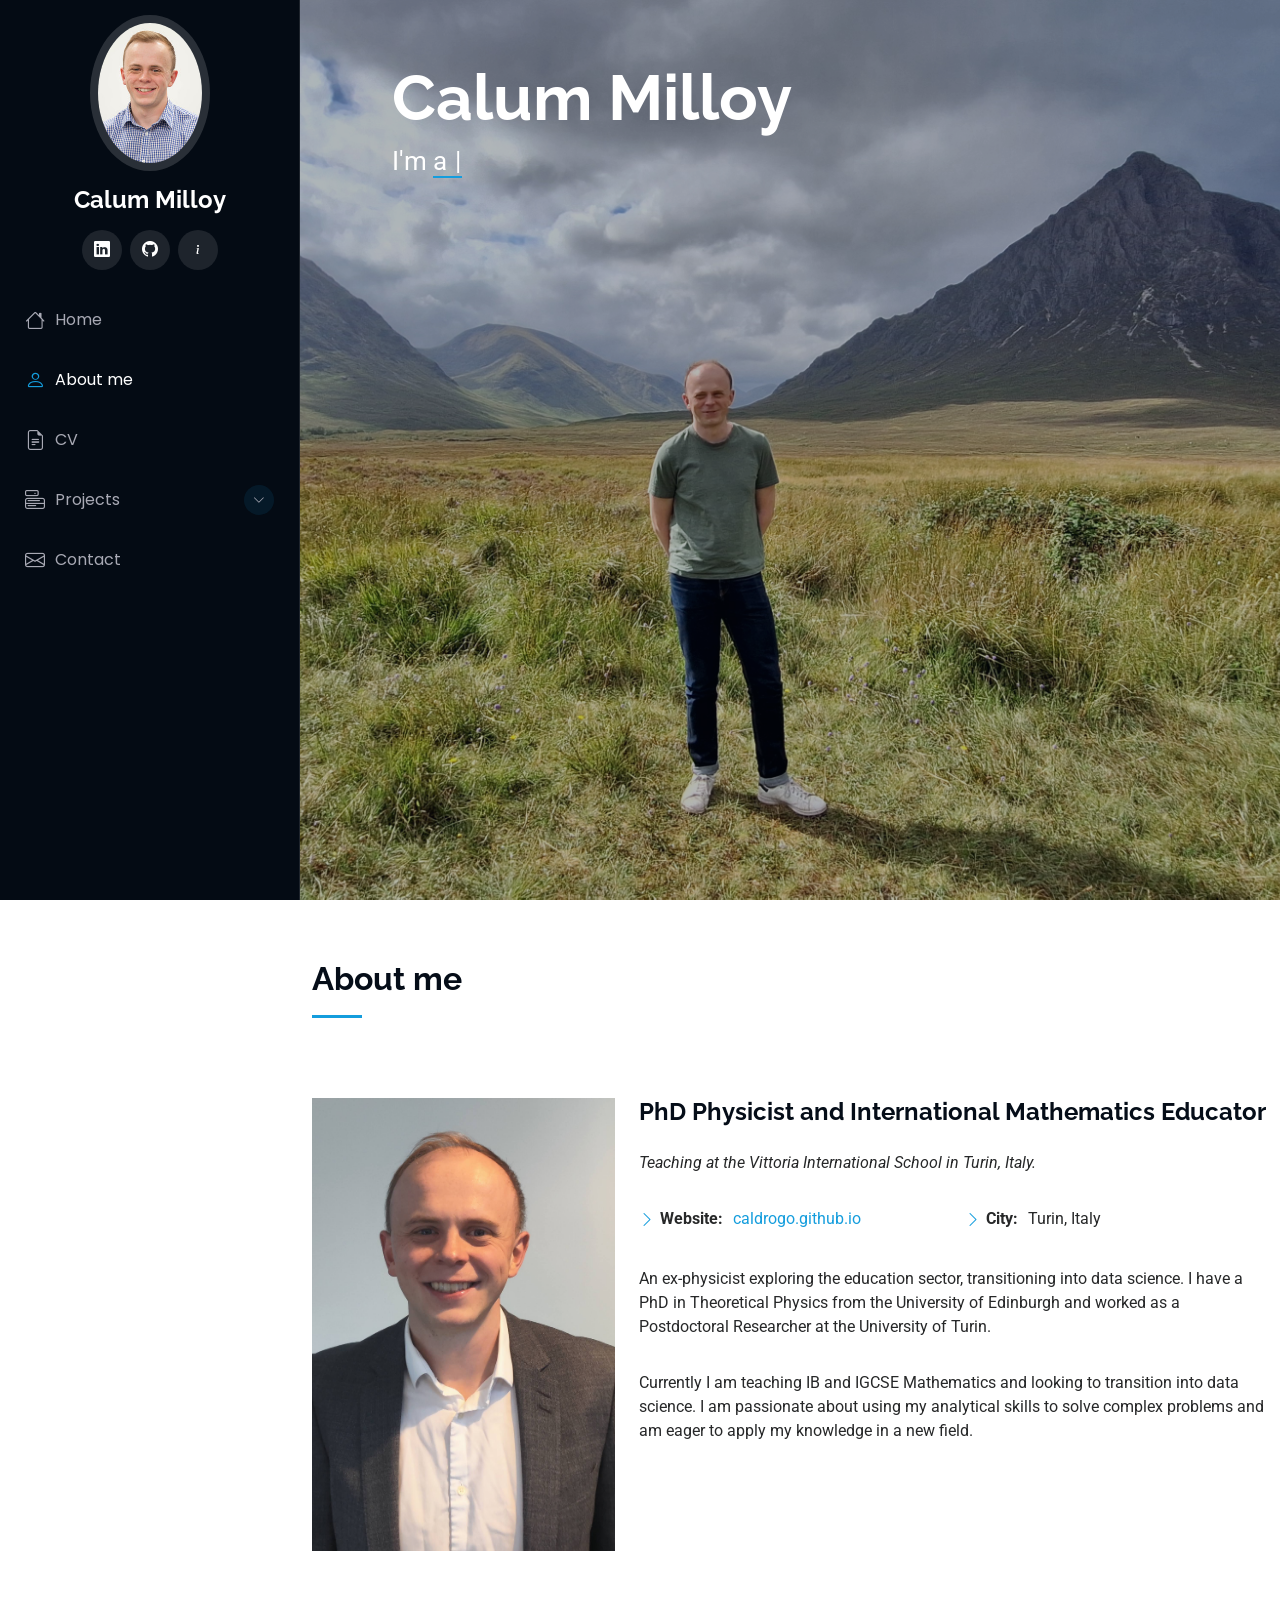
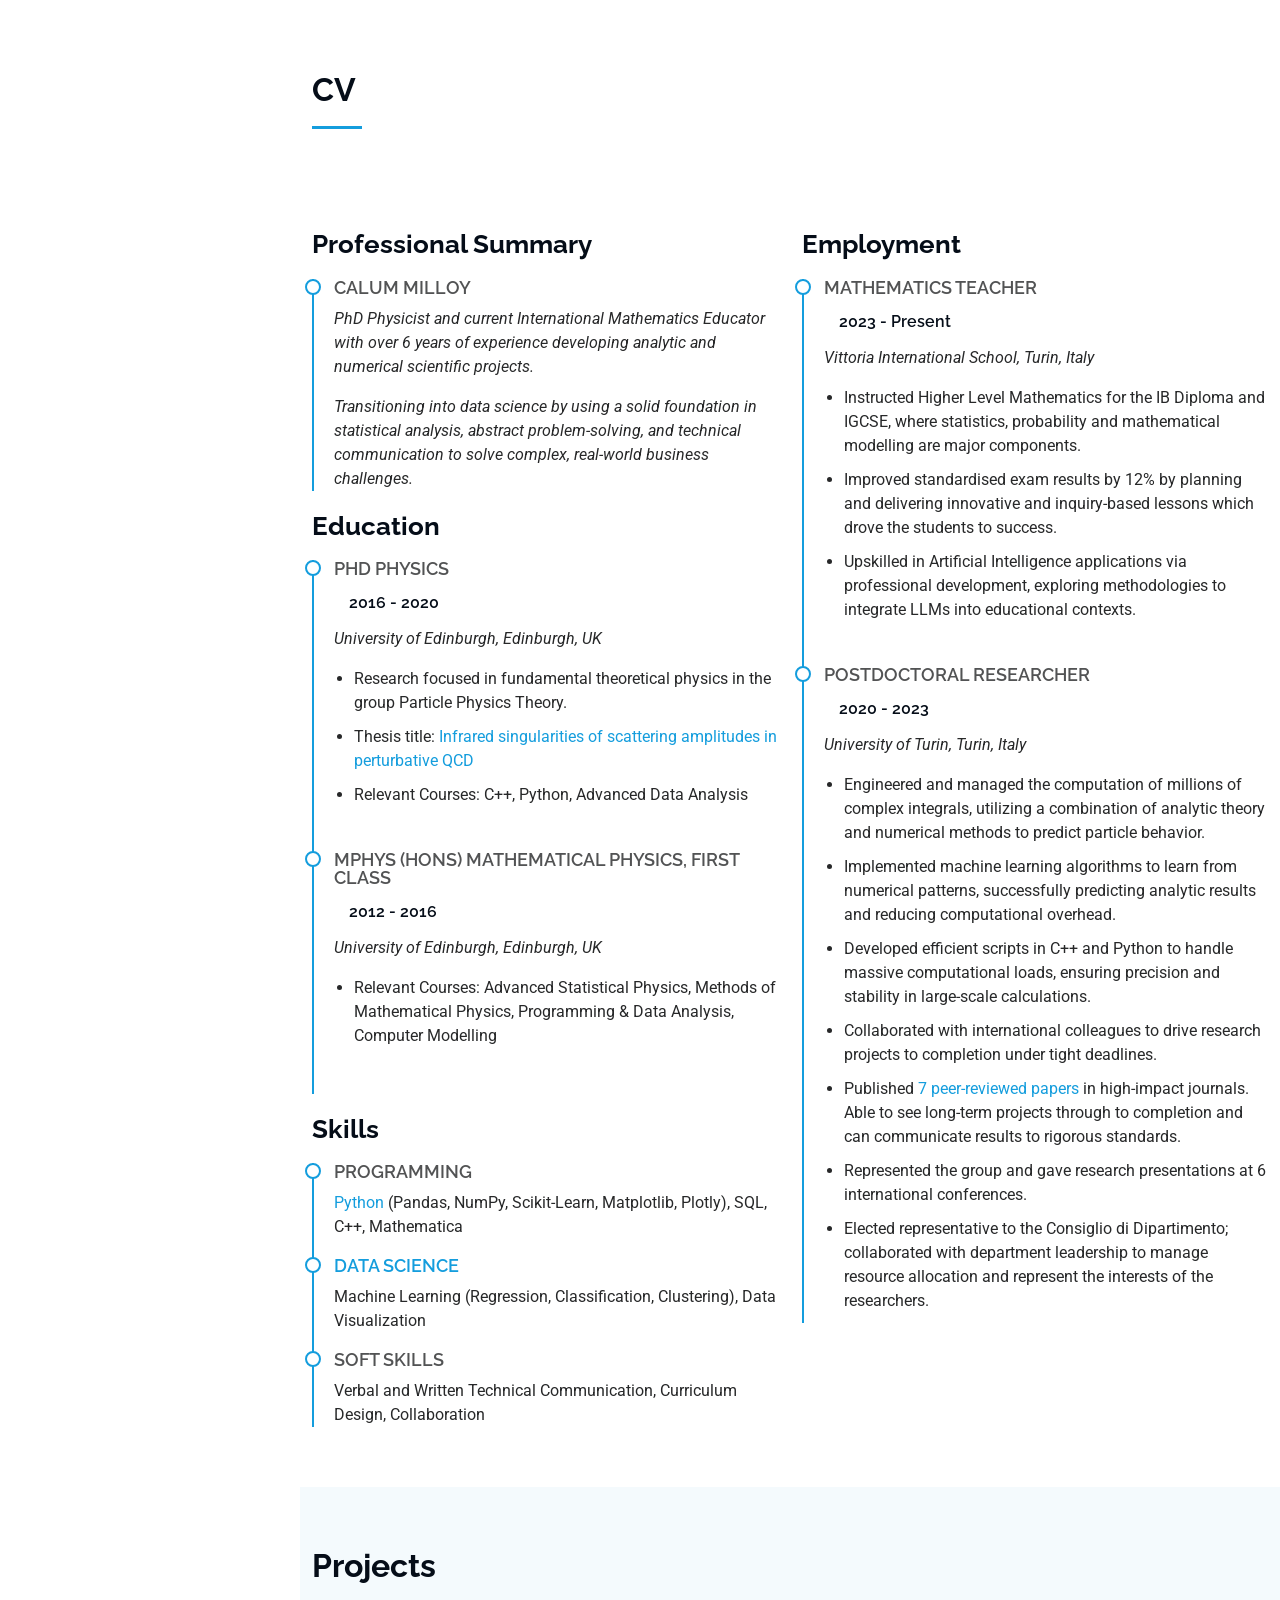
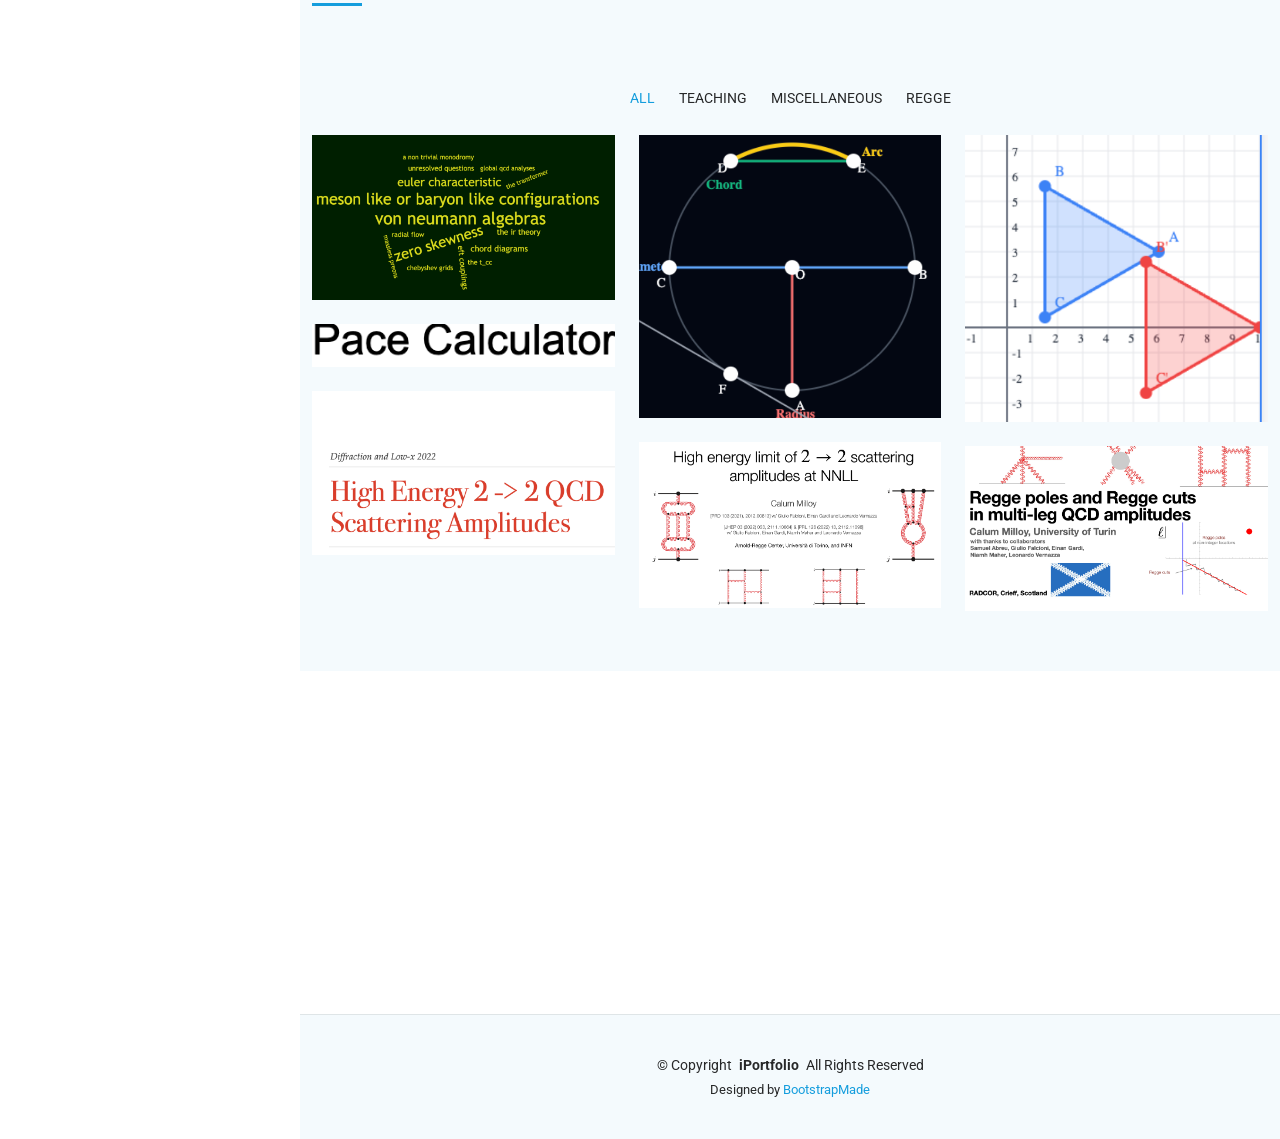
==== index.html @ c6f7e465 "wed 27 may" ====
<!DOCTYPE html>
<html lang="en">
  
<head>
  <meta charset="utf-8">
  <meta content="width=device-width, initial-scale=1.0" name="viewport">
  <title>Index - Calum Milloy</title>
  <meta content="" name="description">
  <meta content="" name="keywords">

  <!-- Favicons -->
  <link href="assets/img/favicon.png" rel="icon">
  <link href="assets/img/apple-touch-icon.png" rel="apple-touch-icon">

  <!-- Fonts -->
  <link href="https://fonts.googleapis.com" rel="preconnect">
  <link href="https://fonts.gstatic.com" rel="preconnect" crossorigin>
  <link href="https://fonts.googleapis.com/css2?family=Roboto:ital,wght@0,100;0,300;0,400;0,500;0,700;0,900;1,100;1,300;1,400;1,500;1,700;1,900&family=Poppins:ital,wght@0,100;0,200;0,300;0,400;0,500;0,600;0,700;0,800;0,900;1,100;1,200;1,300;1,400;1,500;1,600;1,700;1,800;1,900&family=Raleway:ital,wght@0,100;0,200;0,300;0,400;0,500;0,600;0,700;0,800;0,900;1,100;1,200;1,300;1,400;1,500;1,600;1,700;1,800;1,900&display=swap" rel="stylesheet">

  <!-- Vendor CSS Files -->
  <link href="assets/vendor/bootstrap/css/bootstrap.min.css" rel="stylesheet">
  <link href="assets/vendor/bootstrap-icons/bootstrap-icons.css" rel="stylesheet">
  <link href="assets/vendor/aos/aos.css" rel="stylesheet">
  <link href="assets/vendor/glightbox/css/glightbox.min.css" rel="stylesheet">
  <link href="assets/vendor/swiper/swiper-bundle.min.css" rel="stylesheet">

  <!-- Main CSS File -->
  <link href="assets/css/main.css" rel="stylesheet">

  <!-- =======================================================
  * Template Name: iPortfolio
  * Template URL: https://bootstrapmade.com/iportfolio-bootstrap-portfolio-websites-template/
  * Updated: Jun 29 2024 with Bootstrap v5.3.3
  * Author: BootstrapMade.com
  * License: https://bootstrapmade.com/license/
  ======================================================== -->
</head>

<body class="index-page">

  <header id="header" class="header dark-background d-flex flex-column">
    <i class="header-toggle d-xl-none bi bi-list"></i>

    <div class="profile-img">
      <img src="assets/img/me.jpg" alt="" class="img-fluid rounded-circle">
    </div>

    <a href="index.html" class="logo d-flex align-items-center justify-content-center">
      <!-- Uncomment the line below if you also wish to use an image logo -->
      <!-- <img src="assets/img/logo.png" alt=""> -->
      <h1 class="sitename">Calum Milloy</h1>
    </a>

    <div class="social-links text-center">
      <a href="https://www.linkedin.com/in/calum-milloy-626264192/" target="_blank" class="linkedin"><i class="bi bi-linkedin"></i></a>
      <a href="https://github.com/caldrogo" target="_blank" class="github"><i class="bi bi-github"></i></a>
      <a href="https://inspirehep.net/authors/1753839" target="_blank" class="inspirehep"><i class="bi bi-info"></i></a>
    </div>

    <nav id="navmenu" class="navmenu">
      <ul>
        <li><a href="#hero" class="active"><i class="bi bi-house navicon"></i>Home</a></li>
        <li><a href="#about"><i class="bi bi-person navicon"></i> About me</a></li>
        <li><a href="#resume"><i class="bi bi-file-earmark-text navicon"></i> CV</a></li>
        <!-- Projects -->
        <li class="dropdown"><a href="#portfolio"><i class="bi bi-menu-button navicon"></i> <span>Projects</span> <i class="bi bi-chevron-down toggle-dropdown"></i></a>
          <ul>
            <li class="dropdown"><a href="#"><span>Teaching</span> <i class="bi bi-chevron-down toggle-dropdown"></i></a>
              <ul>
                <li><a href="igcse-teaching/circle-theorems.html" target="_blank">Circle Theorems</a></li>
                <li><a href="igcse-teaching/transformation.html" target="_blank">Transformations</a></li>
              </ul>
            </li>

            <li class="dropdown"><a href="#"><span>Projects</span> <i class="bi bi-chevron-down toggle-dropdown"></i></a>
            <ul>
                <li><a href="https://3e38fea6-fe42-4acc-9db1-2496573e0b93.plotly.app/" target="_blank">Visualise HEP</a></li>
              </ul>

            <li class="dropdown"><a href="#"><span>Miscellaneous</span> <i class="bi bi-chevron-down toggle-dropdown"></i></a>
            <ul>
                <li><a href="random/paceCalculator.html" target="_blank">Pace Calculator</a></li>
              </ul>
          </ul>
        </li>
      
        <li><a href="#contact"><i class="bi bi-envelope navicon"></i> Contact</a></li>
      </ul>
    </nav>

  </header>

  <main class="main">

    <!-- Hero Section -->
    <section id="hero" class="hero section dark-background">

      <img src="assets/img/me-bg.jpg" alt="" data-aos="fade-in" class="">

      <div class="container" data-aos="fade-up" data-aos-delay="100">
        <h2>Calum Milloy</h2>
        <p>I'm <span class="typed" data-typed-items="a math teacher, a math tutor, a physicist, transitioning into data science">transitioning into data science</span><span class="typed-cursor typed-cursor--blink" aria-hidden="true"></span><span class="typed-cursor typed-cursor--blink" aria-hidden="true"></span></p>
      </div>

    </section><!-- /Hero Section -->

    <!-- About Section -->
    <section id="about" class="about section">

      <!-- Section Title -->
      <div class="container section-title" data-aos="fade-up">
        <h2>About me</h2>
      </div><!-- End Section Title -->

      <div class="container" data-aos="fade-up" data-aos-delay="100">

        <div class="row gy-4 justify-content-center">
          <div class="col-lg-4">
            <img src="assets/img/me_in_suit.jpg" class="img-fluid" alt="">
          </div>
          <div class="col-lg-8 content">
            <h2>PhD Physicist and International Mathematics Educator</h2>
            <p class="fst-italic py-3">
              Teaching at the Vittoria International School in Turin, Italy.
            </p>
            <div class="row">
              <div class="col-lg-6">
                <ul>
                 <li><i class="bi bi-chevron-right"></i> <strong>Website:</strong> <span><a href=http://caldrogo.github.io>caldrogo.github.io</a></span></li>
                </ul>
              </div>
              <div class="col-lg-6">
                <ul>
                  <li><i class="bi bi-chevron-right"></i> <strong>City:</strong> <span>Turin, Italy</span></li>
                </ul>
              </div>
            </div>
            <p class="py-3">
              An ex-physicist exploring the education sector, transitioning into data science. 
              I have a PhD in Theoretical Physics from the University of Edinburgh and worked as a Postdoctoral Researcher at the University of Turin.
          </p>
              Currently I am teaching IB and IGCSE Mathematics and looking to transition into data science. I am passionate about using my analytical skills to solve complex problems and am eager to apply my knowledge in a new field.
              </ul>
            </p>
          </div>
        </div>

      </div>

    </section><!-- /About Section -->

 
    <!-- Resume Section -->
    <section id="resume" class="resume section">

      <!-- Section Title -->
      <div class="container section-title" data-aos="fade-up">
        <h2>CV</h2>
      </div><!-- End Section Title -->

      <div class="container">

        <div class="row">

          <div class="col-lg-6" data-aos="fade-up" data-aos-delay="100">
            <h3 class="resume-title">Professional Summary</h3>

            <div class="resume-item pb-0">
              <h4>Calum Milloy</h4>
              <p><em>PhD Physicist and current International Mathematics Educator with over 6 years of experience 
              developing analytic and numerical scientific projects.
                </em></p>
              <p><em>
                  Transitioning into data science by using a solid foundation in statistical analysis, 
                    abstract problem-solving, and technical communication to solve complex, real-world business challenges.</em></p> 
            </div><!-- Edn Resume Item -->

            
            
            
            <h3 class="resume-title">Education</h3>
            <div class="resume-item">
              <h4>PhD Physics</h4>
              <h5>2016 - 2020</h5>
              <p><em>University of Edinburgh, Edinburgh, UK</em></p>
              <p></p>
              <ul>
                <li>Research focused in fundamental theoretical physics in the group Particle Physics Theory.</li>
                <li>Thesis title: <a href="https://inspirehep.net/literature/1845247" target="_blank" class="inspirehep">Infrared singularities of scattering amplitudes in perturbative QCD</a></li>
                <li>Relevant Courses: C++, Python, Advanced Data Analysis</li>
              </ul>
            </div><!-- Edn Resume Item -->
            
            <div class="resume-item">
              <h4>MPhys (Hons) Mathematical Physics, First Class</h4>
              <h5>2012 - 2016</h5>
              <p><em>University of Edinburgh, Edinburgh, UK</em></p>
              <p></p>
              <ul>
                <li>Relevant Courses: Advanced Statistical Physics, Methods of Mathematical Physics,
                  Programming & Data Analysis, Computer Modelling</li>
                </ul>
              </div><!-- Edn Resume Item -->
              
              <h3 class="resume-title">Skills</h3>
              <div class="resume-item">
                <h4>Programming</h4>
                  <a href="https://www.freecodecamp.org/certification/fcc-09587172-0963-450b-bcd4-40bdce6803f2/python-v9" target="_blank" class="resume-link">Python</a> (Pandas, NumPy, Scikit-Learn, Matplotlib, Plotly), SQL, C++, Mathematica
              </div>
              <div class="resume-item">
                <h4> <a href="https://www.coursera.org/account/accomplishments/specialization/certificate/CBBTD8ENJP9D" target="_blank" class="resume-link">Data Science</a></h4>  
                  Machine Learning (Regression, Classification, Clustering), Data Visualization
              </div>
              <div class="resume-item">
                <h4> Soft Skills</h4>
                  Verbal and Written Technical Communication, Curriculum Design, Collaboration
              </div>

          </div>
          

          <div class="col-lg-6" data-aos="fade-up" data-aos-delay="200">
            <h3 class="resume-title">Employment</h3>
            <div class="resume-item">
              <h4>Mathematics Teacher</h4>
              <h5>2023 - Present</h5>
              <p><em>Vittoria International School, Turin, Italy </em></p>
              <ul>
              <li> Instructed Higher Level Mathematics for the IB Diploma and IGCSE, where statistics, probability and mathematical modelling are major components. </li>
              <li> Improved standardised exam results by 12% by planning and delivering innovative and inquiry-based lessons which drove the students to success. </li>
              <li> Upskilled in Artificial Intelligence applications via professional development, exploring methodologies to integrate LLMs into educational contexts. </li>
              </ul>
            </div><!-- Edn Resume Item -->

            <div class="resume-item">
              <h4>Postdoctoral Researcher</h4>
              <h5>2020 - 2023</h5>
              <p><em>University of Turin, Turin, Italy</em></p>
              <ul>
                <li> Engineered and managed the computation of millions of complex integrals, utilizing a combination of analytic theory and numerical methods to predict particle behavior. </li>
                <li> Implemented machine learning algorithms to learn from numerical patterns, successfully predicting analytic results and reducing computational overhead. </li>
                <li> Developed efficient scripts in C++ and Python to handle massive computational loads, ensuring precision and stability in large-scale calculations. </li>
                <li> Collaborated with international colleagues to drive research projects to completion under tight deadlines. </li>
                <li> Published <a href="https://inspirehep.net/authors/1753839" target="_blank" class="inspirehep"> 7 peer-reviewed papers</a> in high-impact journals. Able to see long-term projects through to completion and can communicate results to rigorous standards. </li>
                <li> Represented the group and gave research presentations at 6 international conferences. </li>
                <li> Elected representative to the Consiglio di Dipartimento; collaborated with department leadership to manage resource allocation and represent the interests of the researchers. </li>

              </ul>
            </div><!-- Edn Resume Item -->

          </div>

        </div>

      </div>

    </section><!-- /Resume Section -->

       <!-- Skills Section
    <section id="skills" class="skills section light-background">

       Section Title 
      <div class="container section-title" data-aos="fade-up">
        <h2>Skills</h2>
        <p>Necessitatibus eius consequatur ex aliquid fuga eum quidem sint consectetur velit</p>
      </div>

      <div class="container" data-aos="fade-up" data-aos-delay="100">

        <div class="row skills-content skills-animation">

          <div class="col-lg-6">

            <div class="progress">
              <span class="skill"><span>LaTeX</span> <i class="val">100%</i></span>
              <div class="progress-bar-wrap">
                <div class="progress-bar" role="progressbar" aria-valuenow="100" aria-valuemin="0" aria-valuemax="100"></div>
              </div>
            </div><

            <div class="progress">
              <span class="skill"><span>Python</span> <i class="val">90%</i></span>
              <div class="progress-bar-wrap">
                <div class="progress-bar" role="progressbar" aria-valuenow="90" aria-valuemin="0" aria-valuemax="100"></div>
              </div>
            </div>

            <div class="progress">
              <span class="skill"><span>JavaScript</span> <i class="val">75%</i></span>
              <div class="progress-bar-wrap">
                <div class="progress-bar" role="progressbar" aria-valuenow="75" aria-valuemin="0" aria-valuemax="100"></div>
              </div>
            </div

          </div>

          <div class="col-lg-6">

            <div class="progress">
              <span class="skill"><span>PHP</span> <i class="val">80%</i></span>
              <div class="progress-bar-wrap">
                <div class="progress-bar" role="progressbar" aria-valuenow="80" aria-valuemin="0" aria-valuemax="100"></div>
              </div>
            </div>

            <div class="progress">
              <span class="skill"><span>WordPress/CMS</span> <i class="val">90%</i></span>
              <div class="progress-bar-wrap">
                <div class="progress-bar" role="progressbar" aria-valuenow="90" aria-valuemin="0" aria-valuemax="100"></div>
              </div>
            </div>

            <div class="progress">
              <span class="skill"><span>Photoshop</span> <i class="val">55%</i></span>
              <div class="progress-bar-wrap">
                <div class="progress-bar" role="progressbar" aria-valuenow="55" aria-valuemin="0" aria-valuemax="100"></div>
              </div>
            </div>

          </div>

        </div>

      </div>

    </section>
    -->


    <!-- Portfolio Section -->
    <section id="portfolio" class="portfolio section light-background">

      
      <div class="container section-title" data-aos="fade-up">
        <h2>Projects</h2>
      </div>

      <div class="container">

        <div class="isotope-layout" data-default-filter="*" data-layout="masonry" data-sort="original-order">

          <ul class="portfolio-filters isotope-filters" data-aos="fade-up" data-aos-delay="100">
            <li data-filter="*" class="filter-active">All</li>
            <li data-filter=".filter-teaching">Teaching</li>
            <li data-filter=".filter-misc">Miscellaneous</li>
            <li data-filter=".filter-regge">Regge</li>
          </ul>

          <div class="row gy-4 isotope-container" data-aos="fade-up" data-aos-delay="200">
            <div class="col-lg-4 col-md-6 portfolio-item isotope-item filter-misc">
              <div class="portfolio-content h-100">
                <img src="assets/img/portfolio/visualise_hep.png" class="img-fluid" alt="">
                <div class="portfolio-info">
                  <h4>Miscellaneous</h4>
                  <p>Visualise HEP</p>
                  <a href="assets/img/portfolio/visualise_hep.png" title="Visualise HEP" data-gallery="portfolio-gallery-product" class="glightbox preview-link"><i class="bi bi-zoom-in"></i></a>
                  <a href="https://3e38fea6-fe42-4acc-9db1-2496573e0b93.plotly.app/" target="_blank" title="Open App" class="details-link"><i class="bi bi-link-45deg"></i></a>
                </div>
              </div>
            </div>

            <div class="col-lg-4 col-md-6 portfolio-item isotope-item filter-teaching">
              <div class="portfolio-content h-100">
                <img src="assets/img/portfolio/circle_theorems.png" class="img-fluid" alt="">
                <div class="portfolio-info">
                  <h4>Teaching</h4>
                  <p> An applet to visualise the circle theorems relevant for IGCSE International Mathematics. Students can drag the points to see how the angles change and visualise the theorems.</p>
                  <a href="assets/img/portfolio/circle_theorems.png" title="Circle Theorems" data-gallery="portfolio-gallery-app" class="glightbox preview-link"><i class="bi bi-zoom-in"></i></a>
                  <a href="igcse-teaching/circle-theorems.html" target="_blank" title="Open Applet" class="details-link"><i class="bi bi-link-45deg"></i></a>
                </div>
              </div>
            </div>

            <div class="col-lg-4 col-md-6 portfolio-item isotope-item filter-teaching">
              <div class="portfolio-content h-100">
                <img src="assets/img/portfolio/transformations.png" class="img-fluid" alt="">
                <div class="portfolio-info">
                  <h4>Teaching</h4>
                  <p> An applet to visualise the transformations relevant for IGCSE International Mathematics. Students can drag the points to see how the shapes change and visualise the transformations.</p>
                  <a href="assets/img/portfolio/transformations.png" title="Transformations" data-gallery="portfolio-gallery-product" class="glightbox preview-link"><i class="bi bi-zoom-in"></i></a>
                  <a href="igcse-teaching/transformation.html" target="_blank" title="Open Applet" class="details-link"><i class="bi bi-link-45deg"></i></a>
                </div>
              </div>
            </div>


            <div class="col-lg-4 col-md-6 portfolio-item isotope-item filter-misc">
              <div class="portfolio-content h-100">
                <img src="assets/img/portfolio/pace_calculator.png" class="img-fluid" alt="">
                <div class="portfolio-info">
                  <h4>Miscellaneous</h4>
                  <p>Pace Calculator</p>
                  <a href="assets/img/portfolio/pace_calculator.png" title="Pace Calculator" data-gallery="portfolio-gallery-product" class="glightbox preview-link"><i class="bi bi-zoom-in"></i></a>
                  <a href="random/paceCalculator.html" target="_blank" title="More Details" class="details-link"><i class="bi bi-link-45deg"></i></a>
                </div>
              </div>
            </div>


            <div class="col-lg-4 col-md-6 portfolio-item isotope-item filter-regge">
              <div class="portfolio-content h-100">
                <img src="assets/img/portfolio/diffraction.png" class="img-fluid" alt="">
                <div class="portfolio-info">
                  <h4>Regge</h4>
                  <p>Diffraction 2022</p>
                  <a href="assets/img/portfolio/diffraction.png" title="Diffraction 2022" data-gallery="portfolio-gallery-book" class="glightbox preview-link"><i class="bi bi-zoom-in"></i></a>
                  <a href="slides/regge/DiffractionMilloy_2022.pdf" target="_blank" title="Diffraction 2022" class="details-link"><i class="bi bi-link-45deg"></i></a>
                </div>
              </div>
            </div>

            <div class="col-lg-4 col-md-6 portfolio-item isotope-item filter-regge">
              <div class="portfolio-content h-100">
                <img src="assets/img/portfolio/loops.png" class="img-fluid" alt="">
                <div class="portfolio-info">
                  <h4>Regge</h4>
                  <p>Loops and Legs 2022</p>
                  <a href="assets/img/portfolio/loops.png" title="Loops and Legs 2022" data-gallery="portfolio-gallery-book" class="glightbox preview-link"><i class="bi bi-zoom-in"></i></a>
                  <a href="slides/regge/LoopsAndLegsMilloy_2022.pdf" target="_blank" title="Loops and Legs 2022" class="details-link"><i class="bi bi-link-45deg"></i></a>
                </div>
              </div>
            </div>

            <div class="col-lg-4 col-md-6 portfolio-item isotope-item filter-regge">
              <div class="portfolio-content h-100">
                <img src="assets/img/portfolio/radcor.png" class="img-fluid" alt="">
                <div class="portfolio-info">
                  <h4>Regge</h4>
                  <p>Radcor 2023</p>
                  <a href="assets/img/portfolio/radcor.png" title="Radcor 2023" data-gallery="portfolio-gallery-book" class="glightbox preview-link"><i class="bi bi-zoom-in"></i></a>
                  <a href="slides/regge/RadcorMilloy_2023.pdf" target="_blank" title="Radcor 2023" class="details-link"><i class="bi bi-link-45deg"></i></a>
                </div>
              </div>
            </div>

          </div>

        </div>

      </div>

    </section>
    <!-- End Portfolio Section -->

    <!-- Contact Section -->
    <section id="contact" class="contact section">
      <!--Section Title -->
      <div class="container section-title" data-aos="fade-up">
        <h2>Contact me</h2>
      </div><!-- End Section Title -->

      <div class="container" data-aos="fade-up" data-aos-delay="100">

        <div class="row gy-4">

          <div class="col-lg-5">

              
              <div class="info-item d-flex" data-aos="fade-up" data-aos-delay="400">
                <i class="bi bi-linkedin flex-shrink-0"></i>
                <div>
                  <h3>Find me on <a href="https://www.linkedin.com/in/calum-milloy-626264192/" target="_blank">LinkedIn</a></h3>
                </div>
              </div><!-- End Info Item -->

              </div>
          </div>
          <!-- Contact Form
          <div class="col-lg-7">
            <form action="forms/contact.php" method="post" class="php-email-form" data-aos="fade-up" data-aos-delay="200">
              <div class="row gy-4">

                <div class="col-md-6">
                  <label for="name-field" class="pb-2">Your Name</label>
                  <input type="text" name="name" id="name-field" class="form-control" required="">
                </div>

                <div class="col-md-6">
                  <label for="email-field" class="pb-2">Your Email</label>
                  <input type="email" class="form-control" name="email" id="email-field" required="">
                </div>

                <div class="col-md-12">
                  <label for="subject-field" class="pb-2">Subject</label>
                  <input type="text" class="form-control" name="subject" id="subject-field" required="">
                </div>

                <div class="col-md-12">
                  <label for="message-field" class="pb-2">Message</label>
                  <textarea class="form-control" name="message" rows="10" id="message-field" required=""></textarea>
                </div>

                <div class="col-md-12 text-center">
                  <div class="loading">Loading</div>
                  <div class="error-message"></div>
                  <div class="sent-message">Your message has been sent. Thank you!</div>

                  <button type="submit">Send Message</button>
                </div>

              </div>
            </form>
          </div> 
          -->

        </div>

      </div>

    </section>

  </main>

  <footer id="footer" class="footer position-relative light-background">

    <div class="container">
      <div class="copyright text-center ">
        <p>© <span>Copyright</span> <strong class="px-1 sitename">iPortfolio</strong> <span>All Rights Reserved</span></p>
      </div>
      <div class="credits">
        <!-- All the links in the footer should remain intact. -->
        <!-- You can delete the links only if you've purchased the pro version. -->
        <!-- Licensing information: https://bootstrapmade.com/license/ -->
        <!-- Purchase the pro version with working PHP/AJAX contact form: [buy-url] -->
        Designed by <a href="https://bootstrapmade.com/">BootstrapMade</a>
      </div>
    </div>

  </footer>

  <!-- Scroll Top -->
  <a href="#" id="scroll-top" class="scroll-top d-flex align-items-center justify-content-center"><i class="bi bi-arrow-up-short"></i></a>

  <!-- Preloader -->
  <div id="preloader"></div>

  <!-- Vendor JS Files -->
  <script src="assets/vendor/bootstrap/js/bootstrap.bundle.min.js"></script>
  <script src="assets/vendor/php-email-form/validate.js"></script>
  <script src="assets/vendor/aos/aos.js"></script>
  <script src="assets/vendor/typed.js/typed.umd.js"></script>
  <script src="assets/vendor/purecounter/purecounter_vanilla.js"></script>
  <script src="assets/vendor/waypoints/noframework.waypoints.js"></script>
  <script src="assets/vendor/glightbox/js/glightbox.min.js"></script>
  <script src="assets/vendor/imagesloaded/imagesloaded.pkgd.min.js"></script>
  <script src="assets/vendor/isotope-layout/isotope.pkgd.min.js"></script>
  <script src="assets/vendor/swiper/swiper-bundle.min.js"></script>

  <!-- Main JS File -->
  <script src="assets/js/main.js"></script>

</body>

</html>
---- assets/css/main.css ----
/**
* Template Name: iPortfolio
* Template URL: https://bootstrapmade.com/iportfolio-bootstrap-portfolio-websites-template/
* Updated: Jun 29 2024 with Bootstrap v5.3.3
* Author: BootstrapMade.com
* License: https://bootstrapmade.com/license/
*/

/*--------------------------------------------------------------
# Font & Color Variables
# Help: https://bootstrapmade.com/color-system/
--------------------------------------------------------------*/
/* Fonts */
:root {
  --default-font: "Roboto",  system-ui, -apple-system, "Segoe UI", Roboto, "Helvetica Neue", Arial, "Noto Sans", "Liberation Sans", sans-serif, "Apple Color Emoji", "Segoe UI Emoji", "Segoe UI Symbol", "Noto Color Emoji";
  --heading-font: "Raleway",  sans-serif;
  --nav-font: "Poppins",  sans-serif;
}

/* Global Colors - The following color variables are used throughout the website. Updating them here will change the color scheme of the entire website */
:root { 
  --background-color: #ffffff; /* Background color for the entire website, including individual sections */
  --default-color: #272829; /* Default color used for the majority of the text content across the entire website */
  --heading-color: #050d18; /* Color for headings, subheadings and title throughout the website */
  --accent-color: #149ddd; /* Accent color that represents your brand on the website. It's used for buttons, links, and other elements that need to stand out */
  --surface-color: #ffffff; /* The surface color is used as a background of boxed elements within sections, such as cards, icon boxes, or other elements that require a visual separation from the global background. */
  --contrast-color: #ffffff; /* Contrast color for text, ensuring readability against backgrounds of accent, heading, or default colors. */
}

/* Nav Menu Colors - The following color variables are used specifically for the navigation menu. They are separate from the global colors to allow for more customization options */
:root {
  --nav-color: #a8a9b4;  /* The default color of the main navmenu links */
  --nav-hover-color: #ffffff; /* Applied to main navmenu links when they are hovered over or active */
  --nav-mobile-background-color: #040b14; /* Used as the background color for mobile navigation menu */
  --nav-dropdown-background-color: #040b14; /* Used as the background color for dropdown items that appear when hovering over primary navigation items */
  --nav-dropdown-color: #a8a9b4; /* Used for navigation links of the dropdown items in the navigation menu. */
  --nav-dropdown-hover-color: #ffffff; /* Similar to --nav-hover-color, this color is applied to dropdown navigation links when they are hovered over. */
}

/* Color Presets - These classes override global colors when applied to any section or element, providing reuse of the sam color scheme. */

.light-background {
  --background-color: #f4fafd;
  --surface-color: #ffffff;
}

.dark-background {
  --background-color: #040b14;
  --default-color: #ffffff;
  --heading-color: #ffffff;
  --surface-color: #151f2b;
  --contrast-color: #ffffff;
}

/* Smooth scroll */
:root {
  scroll-behavior: smooth;
}

/*--------------------------------------------------------------
# General Styling & Shared Classes
--------------------------------------------------------------*/
body {
  color: var(--default-color);
  background-color: var(--background-color);
  font-family: var(--default-font);
}

a {
  color: var(--accent-color);
  text-decoration: none;
  transition: 0.3s;
}

a:hover {
  color: color-mix(in srgb, var(--accent-color), transparent 25%);
  text-decoration: none;
}

h1,
h2,
h3,
h4,
h5,
h6 {
  color: var(--heading-color);
  font-family: var(--heading-font);
}

/* PHP Email Form Messages
------------------------------*/
.php-email-form .error-message {
  display: none;
  background: #df1529;
  color: #ffffff;
  text-align: left;
  padding: 15px;
  margin-bottom: 24px;
  font-weight: 600;
}

.php-email-form .sent-message {
  display: none;
  color: #ffffff;
  background: #059652;
  text-align: center;
  padding: 15px;
  margin-bottom: 24px;
  font-weight: 600;
}

.php-email-form .loading {
  display: none;
  background: var(--surface-color);
  text-align: center;
  padding: 15px;
  margin-bottom: 24px;
}

.php-email-form .loading:before {
  content: "";
  display: inline-block;
  border-radius: 50%;
  width: 24px;
  height: 24px;
  margin: 0 10px -6px 0;
  border: 3px solid var(--accent-color);
  border-top-color: var(--surface-color);
  animation: php-email-form-loading 1s linear infinite;
}

@keyframes php-email-form-loading {
  0% {
    transform: rotate(0deg);
  }

  100% {
    transform: rotate(360deg);
  }
}

/*--------------------------------------------------------------
# Global Header
--------------------------------------------------------------*/
.header {
  color: var(--default-color);
  background-color: var(--background-color);
  position: fixed;
  top: 0;
  left: 0;
  bottom: 0;
  padding: 0 15px;
  width: 300px;
  transition: all ease-in-out 0.3s;
  overflow-y: auto;
  z-index: 997;
  border-right: 1px solid color-mix(in srgb, var(--default-color), transparent 90%);
}

.header .profile-img img {
  margin: 15px auto;
  display: block;
  width: 120px;
  border: 8px solid color-mix(in srgb, var(--default-color), transparent 85%);
}

.header .logo {
  line-height: 1;
  margin-bottom: 15px;
}

.header .logo img {
  max-height: 32px;
  margin-right: 8px;
}

.header .logo h1 {
  font-size: 24px;
  margin: 0;
  font-weight: 700;
  color: var(--heading-color);
}

.header .social-links {
  margin: 0 0 20px 0;
}

.header .social-links a {
  font-size: 16px;
  display: inline-flex;
  align-items: center;
  justify-content: center;
  background: color-mix(in srgb, var(--default-color), transparent 90%);
  color: var(--default-color);
  margin: 0 2px;
  border-radius: 50%;
  text-align: center;
  width: 40px;
  height: 40px;
  transition: 0.3s;
}

.header .social-links a:hover {
  color: var(--contrast-color);
  background: var(--accent-color);
}

@media (min-width: 1200px) {

  .header~main,
  .header~#footer {
    margin-left: 300px;
  }
}

@media (max-width: 1199px) {
  .header {
    left: -100%;
  }
}

.header.header-show {
  left: 0;
}

.header .header-toggle {
  color: var(--contrast-color);
  background-color: var(--accent-color);
  font-size: 22px;
  display: flex;
  align-items: center;
  justify-content: center;
  width: 40px;
  height: 40px;
  border-radius: 50%;
  cursor: pointer;
  position: fixed;
  top: 15px;
  right: 15px;
  z-index: 9999;
  transition: background-color 0.3s;
}

.header .header-toggle:hover {
  color: var(--contrast-color);
  background-color: color-mix(in srgb, var(--accent-color) 90%, white 15%);
}

/*--------------------------------------------------------------
# Navigation Menu
--------------------------------------------------------------*/
.mobile-nav-toggle {
  display: none;
}

.navmenu {
  padding: 0;
  z-index: 9997;
}

.navmenu ul {
  list-style: none;
  padding: 0 0 20px 0;
  margin: 0;
}

.navmenu a,
.navmenu a:focus {
  color: var(--nav-color);
  padding: 15px 10px;
  font-family: var(--nav-font);
  font-size: 16px;
  font-weight: 400;
  display: flex;
  align-items: center;
  white-space: nowrap;
  transition: 0.3s;
  width: 100%;
}

.navmenu a .navicon,
.navmenu a:focus .navicon {
  font-size: 20px;
  margin-right: 10px;
}

.navmenu a .toggle-dropdown,
.navmenu a:focus .toggle-dropdown {
  font-size: 12px;
  line-height: 0;
  margin-left: auto;
  width: 30px;
  height: 30px;
  display: flex;
  align-items: center;
  justify-content: center;
  border-radius: 50%;
  transition: 0.3s;
  flex-shrink: 0;
  background-color: color-mix(in srgb, var(--accent-color), transparent 90%);
}

.navmenu a .toggle-dropdown:hover,
.navmenu a:focus .toggle-dropdown:hover {
  background-color: var(--accent-color);
  color: var(--contrast-color);
}

.navmenu a:hover,
.navmenu .active,
.navmenu .active:focus {
  color: var(--nav-hover-color);
}

.navmenu a:hover .navicon,
.navmenu .active .navicon,
.navmenu .active:focus .navicon {
  color: var(--accent-color);
}

.navmenu .active .toggle-dropdown,
.navmenu .active:focus .toggle-dropdown {
  background-color: var(--accent-color);
  color: var(--contrast-color);
  transform: rotate(180deg);
}

.navmenu .dropdown {
  display: block;
}

.navmenu .dropdown a,
.navmenu .dropdown a:focus {
  color: --nav-dropdown-color;
}

.navmenu .dropdown a:hover,
.navmenu .dropdown .active,
.navmenu .dropdown .active:focus {
  color: var(--nav-dropdown-hover-color);
}

.navmenu .dropdown ul {
  position: static;
  display: none;
  z-index: 99;
  padding: 5px 10px;
  margin: 5px 10px;
  background-color: var(--nav-dropdown-background-color);
  border: 1px solid color-mix(in srgb, var(--default-color), transparent 90%);
  box-shadow: none;
  transition: all 0.5s ease-in-out;
}

.navmenu .dropdown ul ul {
  background-color: rgba(33, 37, 41, 0.1);
}

.navmenu .dropdown>.dropdown-active {
  display: block;
  background-color: rgba(33, 37, 41, 0.03);
}

/*--------------------------------------------------------------
# Global Footer
--------------------------------------------------------------*/
.footer {
  color: var(--default-color);
  background-color: var(--background-color);
  font-size: 14px;
  padding: 40px 0;
  position: relative;
  border-top: 1px solid color-mix(in srgb, var(--default-color), transparent 90%);
}

.footer .copyright p {
  margin-bottom: 0;
}

.footer .credits {
  margin-top: 4px;
  font-size: 13px;
  text-align: center;
}

/*--------------------------------------------------------------
# Preloader
--------------------------------------------------------------*/
#preloader {
  position: fixed;
  inset: 0;
  z-index: 999999;
  overflow: hidden;
  background: var(--background-color);
  transition: all 0.6s ease-out;
}

#preloader:before {
  content: "";
  position: fixed;
  top: calc(50% - 30px);
  left: calc(50% - 30px);
  border: 6px solid #ffffff;
  border-color: var(--accent-color) transparent var(--accent-color) transparent;
  border-radius: 50%;
  width: 60px;
  height: 60px;
  animation: animate-preloader 1.5s linear infinite;
}

@keyframes animate-preloader {
  0% {
    transform: rotate(0deg);
  }

  100% {
    transform: rotate(360deg);
  }
}

/*--------------------------------------------------------------
# Scroll Top Button
--------------------------------------------------------------*/
.scroll-top {
  position: fixed;
  visibility: hidden;
  opacity: 0;
  right: 15px;
  bottom: -15px;
  z-index: 99999;
  background-color: var(--accent-color);
  width: 44px;
  height: 44px;
  border-radius: 50px;
  transition: all 0.4s;
}

.scroll-top i {
  font-size: 24px;
  color: var(--contrast-color);
  line-height: 0;
}

.scroll-top:hover {
  background-color: color-mix(in srgb, var(--accent-color), transparent 20%);
  color: var(--contrast-color);
}

.scroll-top.active {
  visibility: visible;
  opacity: 1;
  bottom: 15px;
}

/*--------------------------------------------------------------
# Disable aos animation delay on mobile devices
--------------------------------------------------------------*/
@media screen and (max-width: 768px) {
  [data-aos-delay] {
    transition-delay: 0 !important;
  }
}

/*--------------------------------------------------------------
# Global Page Titles & Breadcrumbs
--------------------------------------------------------------*/
.page-title {
  color: var(--default-color);
  background-color: var(--background-color);
  padding: 25px 0;
  position: relative;
}

.page-title h1 {
  font-size: 24px;
  font-weight: 700;
}

.page-title .breadcrumbs ol {
  display: flex;
  flex-wrap: wrap;
  list-style: none;
  padding: 0;
  margin: 0;
  font-size: 14px;
  font-weight: 400;
}

.page-title .breadcrumbs ol li+li {
  padding-left: 10px;
}

.page-title .breadcrumbs ol li+li::before {
  content: "/";
  display: inline-block;
  padding-right: 10px;
  color: color-mix(in srgb, var(--default-color), transparent 70%);
}

/*--------------------------------------------------------------
# Global Sections
--------------------------------------------------------------*/
section,
.section {
  color: var(--default-color);
  background-color: var(--background-color);
  padding: 60px 0;
  overflow: clip;
}

/*--------------------------------------------------------------
# Global Section Titles
--------------------------------------------------------------*/
.section-title {
  padding-bottom: 60px;
  position: relative;
}

.section-title h2 {
  font-size: 32px;
  font-weight: 700;
  margin-bottom: 20px;
  padding-bottom: 20px;
  position: relative;
}

.section-title h2:after {
  content: "";
  position: absolute;
  display: block;
  width: 50px;
  height: 3px;
  background: var(--accent-color);
  left: 0;
  bottom: 0;
}

.section-title p {
  margin-bottom: 0;
}

/*--------------------------------------------------------------
# Hero Section
--------------------------------------------------------------*/
.hero {
  width: 100%;
  min-height: 100vh;
  position: relative;
  padding: 80px 0;
  display: flex;
  align-items: center;
  justify-content: center;
}

.hero img {
  position: absolute;
  inset: 0;
  display: block;
  width: 100%;
  height: 100%;
  object-fit: cover;
  z-index: 1;
}

.hero:before {
  content: "";
  background: color-mix(in srgb, var(--background-color), transparent 70%);
  position: absolute;
  inset: 0;
  z-index: 2;
}


.hero h2 {
  margin: 0;
  font-size: 64px;
  font-weight: 700;
}

.hero p {
  margin: 5px 0 0 0;
  font-size: 26px;
}

.hero p span {
  letter-spacing: 1px;
  border-bottom: 2px solid var(--accent-color);
}

.hero .social-links {
  margin-top: 25px;
}

.hero .social-links a {
  font-size: 24px;
  display: inline-block;
  color: color-mix(in srgb, var(--default-color), transparent 50%);
  line-height: 1;
  margin-right: 20px;
  transition: 0.3s;
}

.hero .social-links a:hover {
  color: var(--accent-color);
}

.hero .container {
  position: absolute;
  inset-inline-start: 80px;
  inset-block-start: 60px;
  display: block;
  width: 100%;
  height: 100%;
  object-fit: cover;
  z-index: 3;
}

@media (max-width: 768px) {
  .hero h2 {
    font-size: 32px;
  }

  .hero p {
    font-size: 20px;
  }
}

/*--------------------------------------------------------------
# About Section
--------------------------------------------------------------*/
.about .content h2 {
  font-weight: 700;
  font-size: 24px;
}

.about .content ul {
  list-style: none;
  padding: 0;
}

.about .content ul li {
  margin-bottom: 20px;
  display: flex;
  align-items: center;
}

.about .content ul strong {
  margin-right: 10px;
}

.about .content ul i {
  font-size: 16px;
  margin-right: 5px;
  color: var(--accent-color);
  line-height: 0;
}

/*--------------------------------------------------------------
# Stats Section
--------------------------------------------------------------*/
.stats .stats-item {
  padding: 30px;
  width: 100%;
}

.stats .stats-item i {
  color: var(--accent-color);
  display: block;
  font-size: 44px;
  float: left;
  line-height: 0;
}

.stats .stats-item .purecounter {
  color: var(--heading-color);
  font-size: 48px;
  line-height: 40px;
  display: block;
  font-weight: 700;
  margin-left: 60px;
}

.stats .stats-item p {
  color: color-mix(in srgb, var(--default-color), transparent 40%);
  padding: 15px 0 0 0;
  margin: 0 0 0 60px;
  font-family: var(--heading-font);
  font-size: 14px;
}

/*--------------------------------------------------------------
# Skills Section
--------------------------------------------------------------*/
.skills .progress {
  height: 60px;
  display: block;
  background: none;
  border-radius: 0;
}

.skills .progress .skill {
  color: var(--heading-color);
  padding: 0;
  margin: 0 0 6px 0;
  text-transform: uppercase;
  display: block;
  font-weight: 600;
  font-family: var(--heading-font);
}

.skills .progress .skill .val {
  float: right;
  font-style: normal;
}

.skills .progress-bar-wrap {
  background: color-mix(in srgb, var(--default-color), transparent 90%);
  height: 10px;
}

.skills .progress-bar {
  width: 1px;
  height: 10px;
  transition: 0.9s;
  background-color: var(--accent-color);
}

/*--------------------------------------------------------------
# Resume Section
--------------------------------------------------------------*/
.resume .resume-title {
  color: var(--heading-color);
  font-size: 26px;
  font-weight: 700;
  margin-top: 20px;
  margin-bottom: 20px;
}

.resume .resume-item {
  padding: 0 0 20px 20px;
  margin-top: -2px;
  border-left: 2px solid var(--accent-color);
  position: relative;
}

.resume .resume-item h4 {
  line-height: 18px;
  font-size: 18px;
  font-weight: 600;
  text-transform: uppercase;
  color: color-mix(in srgb, var(--default-color), transparent 20%);
  margin-bottom: 10px;
}

.resume .resume-item h5 {
  font-size: 16px;
  padding: 5px 15px;
  display: inline-block;
  font-weight: 600;
  margin-bottom: 10px;
}

.resume .resume-item ul {
  padding-left: 20px;
}

.resume .resume-item ul li {
  padding-bottom: 10px;
}

.resume .resume-item:last-child {
  padding-bottom: 0;
}

.resume .resume-item::before {
  content: "";
  position: absolute;
  width: 16px;
  height: 16px;
  border-radius: 50px;
  left: -9px;
  top: 0;
  background: var(--background-color);
  border: 2px solid var(--accent-color);
}

/*--------------------------------------------------------------
# Portfolio Section
--------------------------------------------------------------*/
.portfolio .portfolio-filters {
  padding: 0;
  margin: 0 auto 20px auto;
  list-style: none;
  text-align: center;
}

.portfolio .portfolio-filters li {
  cursor: pointer;
  display: inline-block;
  padding: 0;
  font-size: 14px;
  font-weight: 400;
  margin: 0 10px;
  line-height: 1;
  text-transform: uppercase;
  margin-bottom: 10px;
  transition: all 0.3s ease-in-out;
}

.portfolio .portfolio-filters li:hover,
.portfolio .portfolio-filters li.filter-active {
  color: var(--accent-color);
}

.portfolio .portfolio-filters li:first-child {
  margin-left: 0;
}

.portfolio .portfolio-filters li:last-child {
  margin-right: 0;
}

@media (max-width: 575px) {
  .portfolio .portfolio-filters li {
    font-size: 14px;
    margin: 0 5px;
  }
}

.portfolio .portfolio-content {
  position: relative;
  overflow: hidden;
}

.portfolio .portfolio-content img {
  transition: 0.3s;
}

.portfolio .portfolio-content .portfolio-info {
  opacity: 0;
  position: absolute;
  inset: 0;
  z-index: 3;
  transition: all ease-in-out 0.3s;
  background: rgba(0, 0, 0, 0.6);
  padding: 15px;
}

.portfolio .portfolio-content .portfolio-info h4 {
  font-size: 14px;
  padding: 5px 10px;
  font-weight: 400;
  color: #ffffff;
  display: inline-block;
  background-color: var(--accent-color);
}

.portfolio .portfolio-content .portfolio-info p {
  position: absolute;
  bottom: 10px;
  text-align: center;
  display: inline-block;
  left: 0;
  right: 0;
  font-size: 16px;
  font-weight: 600;
  color: rgba(255, 255, 255, 0.8);
}

.portfolio .portfolio-content .portfolio-info .preview-link,
.portfolio .portfolio-content .portfolio-info .details-link {
  position: absolute;
  left: calc(50% - 40px);
  font-size: 26px;
  top: calc(50% - 14px);
  color: #fff;
  transition: 0.3s;
  line-height: 1.2;
}

.portfolio .portfolio-content .portfolio-info .preview-link:hover,
.portfolio .portfolio-content .portfolio-info .details-link:hover {
  color: var(--accent-color);
}

.portfolio .portfolio-content .portfolio-info .details-link {
  left: 50%;
  font-size: 34px;
  line-height: 0;
}

.portfolio .portfolio-content:hover .portfolio-info {
  opacity: 1;
}

.portfolio .portfolio-content:hover img {
  transform: scale(1.1);
}

/*--------------------------------------------------------------
# Services Section
--------------------------------------------------------------*/
.services .service-item {
  position: relative;
}

.services .service-item .icon {
  background: var(--accent-color);
  display: flex;
  align-items: center;
  justify-content: center;
  width: 54px;
  height: 54px;
  border-radius: 50%;
  transition: 0.5s;
  border: 1px solid var(--accent-color);
  margin-right: 20px;
}

.services .service-item .icon i {
  color: var(--contrast-color);
  font-size: 24px;
  line-height: 0;
}

.services .service-item:hover .icon {
  background: var(--surface-color);
}

.services .service-item:hover .icon i {
  color: var(--accent-color);
}

.services .service-item .title {
  font-weight: 700;
  margin-bottom: 15px;
  font-size: 18px;
}

.services .service-item .title a {
  color: var(--heading-color);
}

.services .service-item .title a:hover {
  color: var(--accent-color);
}

.services .service-item .description {
  line-height: 24px;
  font-size: 14px;
}

/*--------------------------------------------------------------
# Testimonials Section
--------------------------------------------------------------*/
.testimonials .testimonials-carousel,
.testimonials .testimonials-slider {
  overflow: hidden;
}

.testimonials .testimonial-item {
  box-sizing: content-box;
  text-align: center;
  min-height: 320px;
}

.testimonials .testimonial-item .testimonial-img {
  width: 90px;
  border-radius: 50%;
  margin: 0 auto;
}

.testimonials .testimonial-item h3 {
  font-size: 18px;
  font-weight: bold;
  margin: 10px 0 5px 0;
}

.testimonials .testimonial-item h4 {
  font-size: 14px;
  color: color-mix(in srgb, var(--default-color), transparent 20%);
  margin: 0;
}

.testimonials .testimonial-item .quote-icon-left,
.testimonials .testimonial-item .quote-icon-right {
  color: color-mix(in srgb, var(--accent-color), transparent 40%);
  font-size: 26px;
  line-height: 0;
}

.testimonials .testimonial-item .quote-icon-left {
  display: inline-block;
  left: -5px;
  position: relative;
}

.testimonials .testimonial-item .quote-icon-right {
  display: inline-block;
  right: -5px;
  position: relative;
  top: 10px;
  transform: scale(-1, -1);
}

.testimonials .testimonial-item p {
  font-style: italic;
  margin: 0 15px 15px 15px;
  padding: 20px;
  background-color: var(--surface-color);
  position: relative;
  margin-bottom: 35px;
  border-radius: 6px;
  box-shadow: 0px 2px 15px rgba(0, 0, 0, 0.1);
}

.testimonials .testimonial-item p::after {
  content: "";
  width: 0;
  height: 0;
  border-top: 20px solid var(--surface-color);
  border-right: 20px solid transparent;
  border-left: 20px solid transparent;
  position: absolute;
  bottom: -20px;
  left: calc(50% - 20px);
}

.testimonials .swiper-wrapper {
  height: auto;
}

.testimonials .swiper-pagination {
  margin-top: 40px;
  position: relative;
}

.testimonials .swiper-pagination .swiper-pagination-bullet {
  width: 12px;
  height: 12px;
  background-color: var(--background-color);
  opacity: 1;
  border: 1px solid var(--accent-color);
}

.testimonials .swiper-pagination .swiper-pagination-bullet-active {
  background-color: var(--accent-color);
}

/*--------------------------------------------------------------
# Contact Section
--------------------------------------------------------------*/
.contact .info-wrap {
  background-color: var(--surface-color);
  box-shadow: 0px 0px 20px rgba(0, 0, 0, 0.1);
  padding: 30px;
}

@media (max-width: 575px) {
  .contact .info-wrap {
    padding: 20px;
  }
}

.contact .info-item {
  margin-bottom: 40px;
}

.contact .info-item i {
  font-size: 20px;
  color: var(--accent-color);
  background: color-mix(in srgb, var(--accent-color), transparent 92%);
  width: 44px;
  height: 44px;
  display: flex;
  justify-content: center;
  align-items: center;
  border-radius: 50px;
  transition: all 0.3s ease-in-out;
  margin-right: 15px;
}

.contact .info-item h3 {
  padding: 0;
  font-size: 18px;
  font-weight: 700;
  margin-bottom: 5px;
}

.contact .info-item p {
  padding: 0;
  margin-bottom: 0;
  font-size: 14px;
}

.contact .info-item:hover i {
  background: var(--accent-color);
  color: var(--contrast-color);
}

.contact .php-email-form {
  background-color: var(--surface-color);
  height: 100%;
  padding: 30px;
  box-shadow: 0px 0px 20px rgba(0, 0, 0, 0.1);
}

@media (max-width: 575px) {
  .contact .php-email-form {
    padding: 20px;
  }
}

.contact .php-email-form input[type=text],
.contact .php-email-form input[type=email],
.contact .php-email-form textarea {
  font-size: 14px;
  padding: 10px 15px;
  box-shadow: none;
  border-radius: 0;
  color: var(--default-color);
  background-color: var(--surface-color);
  border-color: color-mix(in srgb, var(--default-color), transparent 80%);
}

.contact .php-email-form input[type=text]:focus,
.contact .php-email-form input[type=email]:focus,
.contact .php-email-form textarea:focus {
  border-color: var(--accent-color);
}

.contact .php-email-form input[type=text]::placeholder,
.contact .php-email-form input[type=email]::placeholder,
.contact .php-email-form textarea::placeholder {
  color: color-mix(in srgb, var(--default-color), transparent 70%);
}

.contact .php-email-form button[type=submit] {
  color: var(--contrast-color);
  background: var(--accent-color);
  border: 0;
  padding: 10px 30px;
  transition: 0.4s;
  border-radius: 50px;
}

.contact .php-email-form button[type=submit]:hover {
  background: color-mix(in srgb, var(--accent-color), transparent 25%);
}

/*--------------------------------------------------------------
# Portfolio Details Section
--------------------------------------------------------------*/
.portfolio-details .portfolio-details-slider img {
  width: 100%;
}

.portfolio-details .portfolio-details-slider .swiper-pagination {
  margin-top: 20px;
  position: relative;
}

.portfolio-details .portfolio-details-slider .swiper-pagination .swiper-pagination-bullet {
  width: 12px;
  height: 12px;
  background-color: color-mix(in srgb, var(--default-color), transparent 85%);
  opacity: 1;
}

.portfolio-details .portfolio-details-slider .swiper-pagination .swiper-pagination-bullet-active {
  background-color: var(--accent-color);
}

.portfolio-details .portfolio-info {
  padding: 30px;
  box-shadow: 0px 0 30px rgba(0, 0, 0, 0.1);
}

.portfolio-details .portfolio-info h3 {
  font-size: 22px;
  font-weight: 700;
  margin-bottom: 20px;
  padding-bottom: 20px;
  border-bottom: 1px solid color-mix(in srgb, var(--default-color), transparent 85%);
}

.portfolio-details .portfolio-info ul {
  list-style: none;
  padding: 0;
  font-size: 15px;
}

.portfolio-details .portfolio-info ul li+li {
  margin-top: 10px;
}

.portfolio-details .portfolio-description {
  padding-top: 30px;
}

.portfolio-details .portfolio-description h2 {
  font-size: 26px;
  font-weight: 700;
  margin-bottom: 20px;
}

.portfolio-details .portfolio-description p {
  padding: 0;
  color: color-mix(in srgb, var(--default-color), transparent 30%);
}

/*--------------------------------------------------------------
# Service Details Section
--------------------------------------------------------------*/
.service-details .services-list {
  padding: 10px 30px;
  border: 1px solid color-mix(in srgb, var(--default-color), transparent 90%);
  margin-bottom: 20px;
}

.service-details .services-list a {
  display: block;
  line-height: 1;
  padding: 8px 0 8px 15px;
  border-left: 3px solid color-mix(in srgb, var(--default-color), transparent 70%);
  margin: 20px 0;
  color: color-mix(in srgb, var(--default-color), transparent 20%);
  transition: 0.3s;
}

.service-details .services-list a.active {
  color: var(--heading-color);
  font-weight: 700;
  border-color: var(--accent-color);
}

.service-details .services-list a:hover {
  border-color: var(--accent-color);
}

.service-details .services-img {
  margin-bottom: 20px;
}

.service-details h3 {
  font-size: 26px;
  font-weight: 700;
}

.service-details h4 {
  font-size: 20px;
  font-weight: 700;
}

.service-details p {
  font-size: 15px;
}

.service-details ul {
  list-style: none;
  padding: 0;
  font-size: 15px;
}

.service-details ul li {
  padding: 5px 0;
  display: flex;
  align-items: center;
}

.service-details ul i {
  font-size: 20px;
  margin-right: 8px;
  color: var(--accent-color);
}

/*--------------------------------------------------------------
# Starter Section Section
--------------------------------------------------------------*/
.starter-section {
  /* Add your styles here */
}
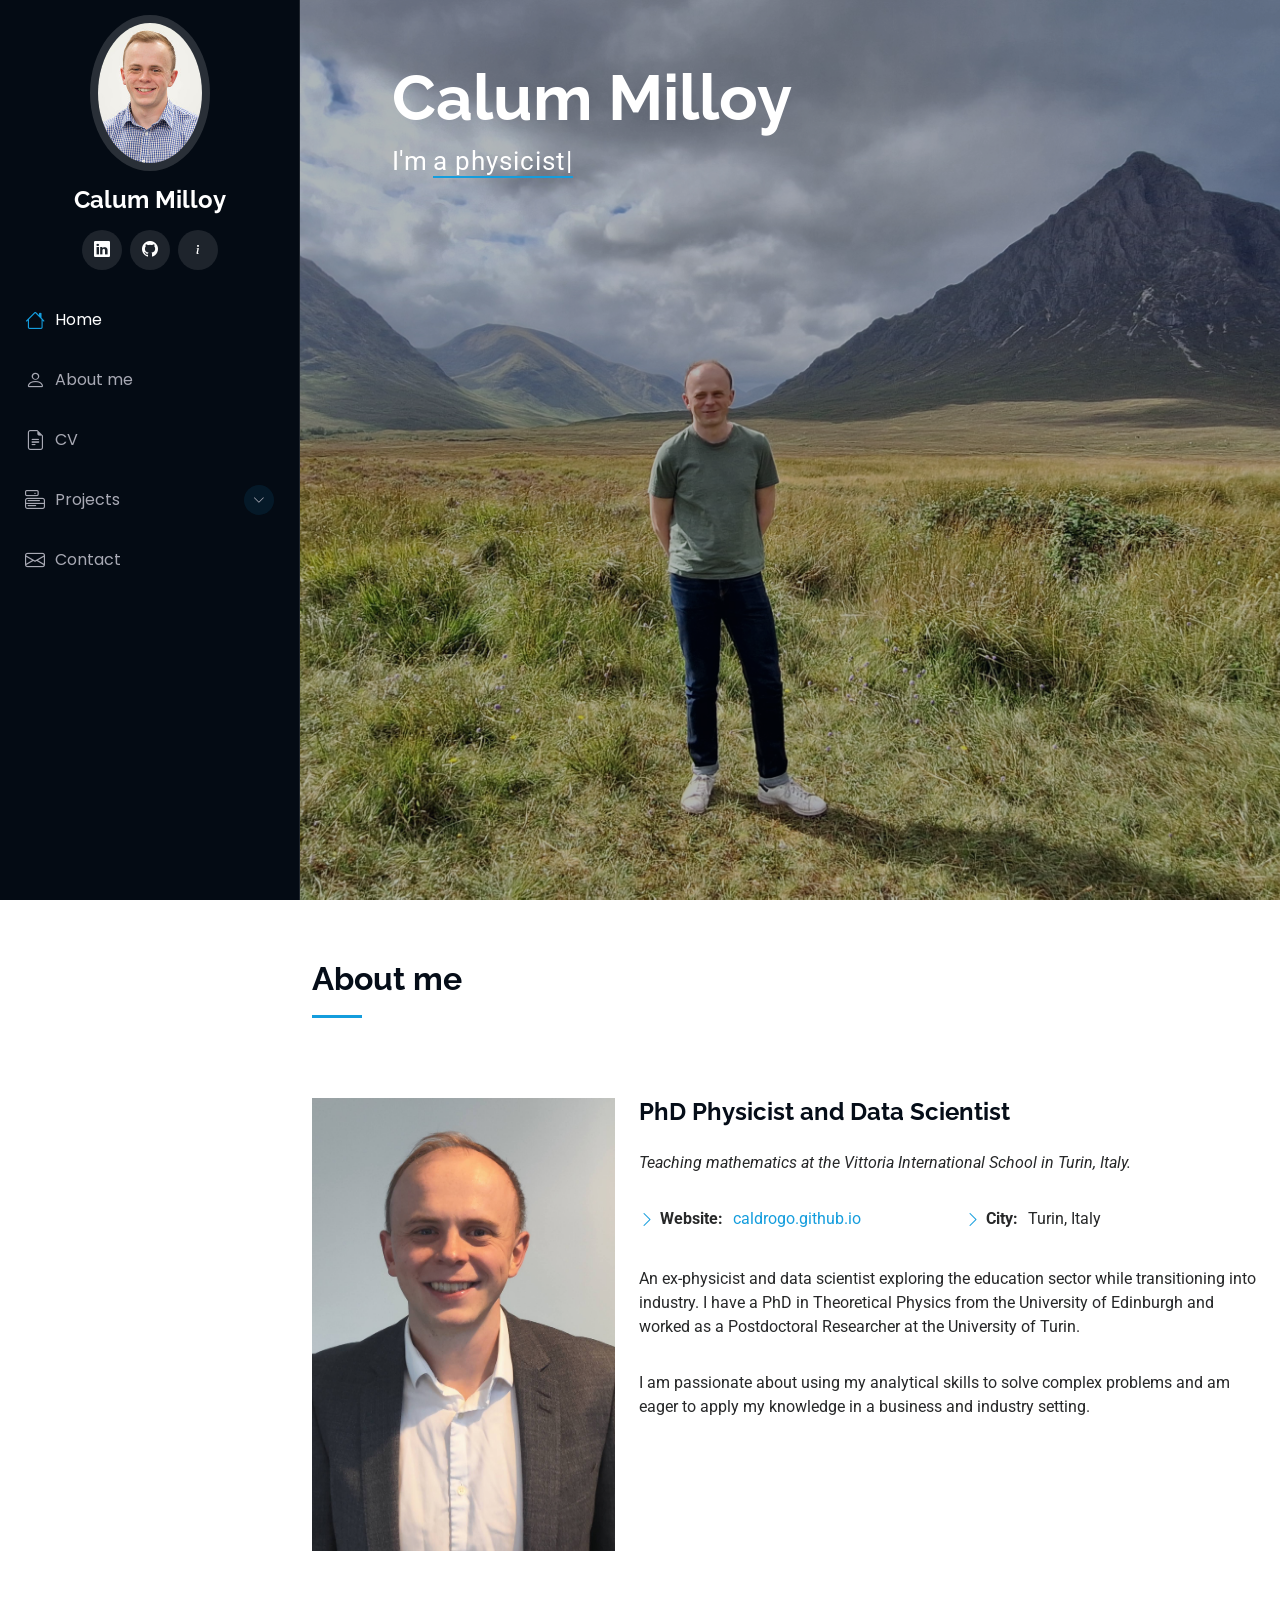
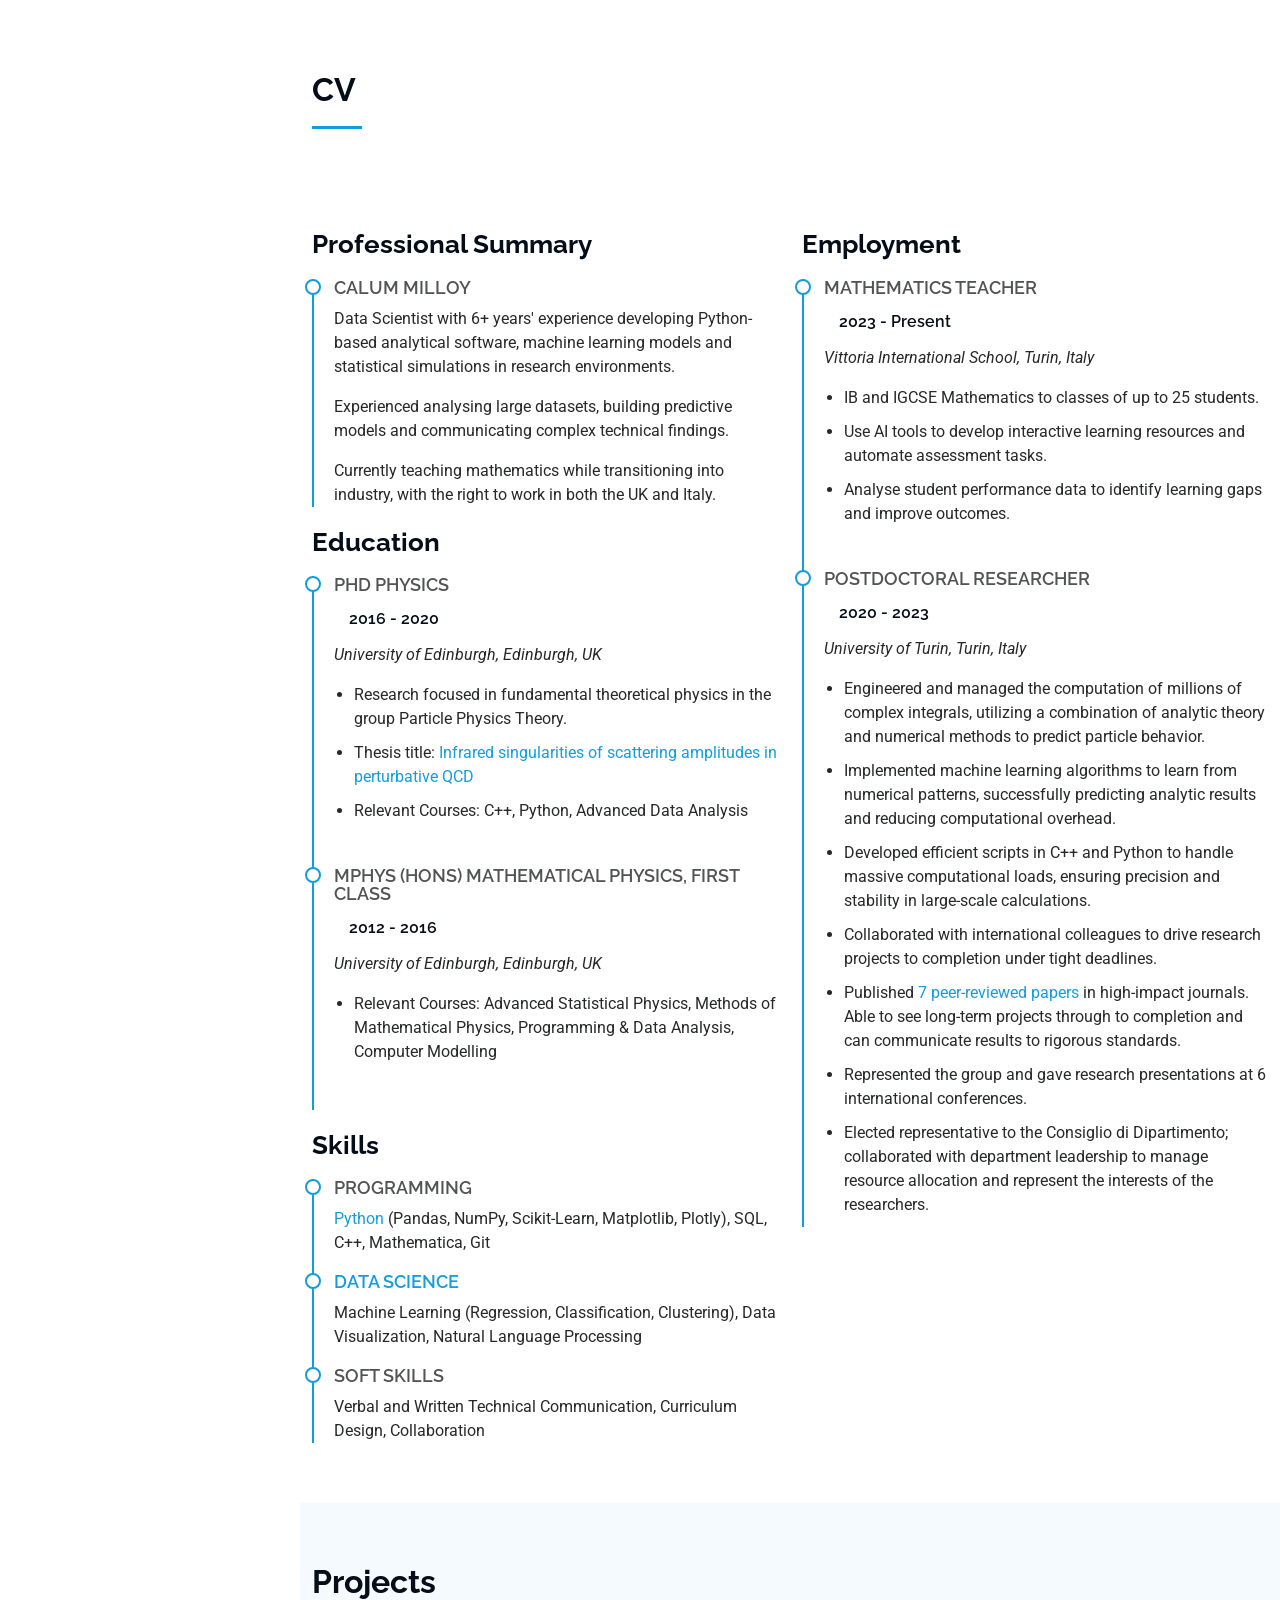
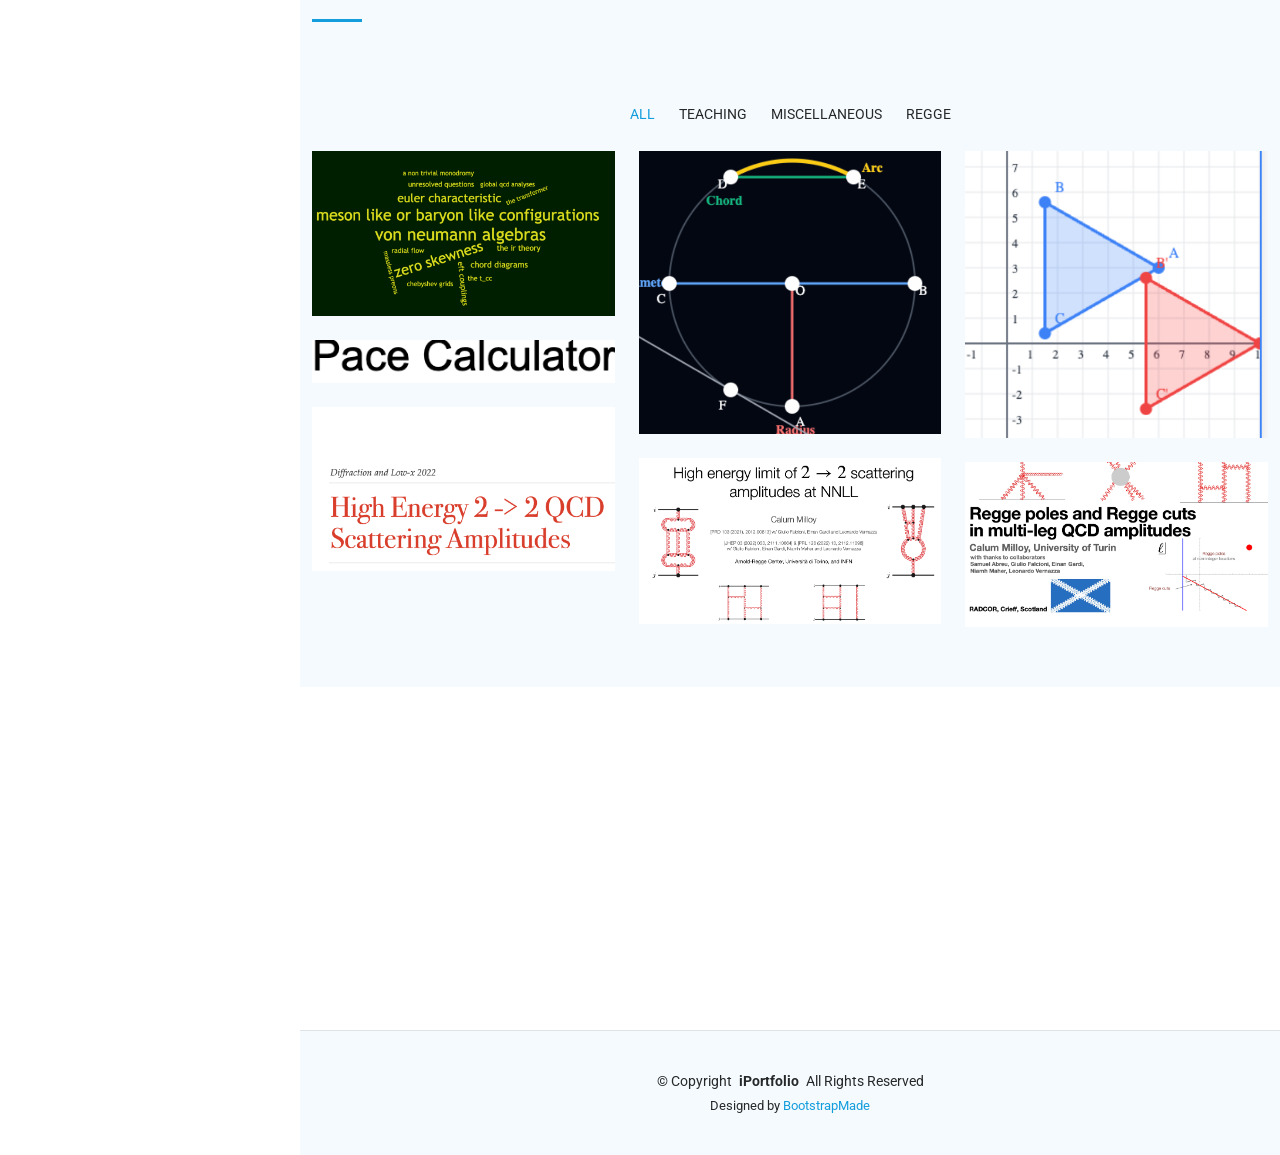
==== commit 8dd447b9: "Update index.html" ====
--- a/index.html
+++ b/index.html
@@ -99,7 +99,7 @@
 
       <div class="container" data-aos="fade-up" data-aos-delay="100">
         <h2>Calum Milloy</h2>
-        <p>I'm <span class="typed" data-typed-items="a math teacher, a math tutor, a physicist, transitioning into data science">transitioning into data science</span><span class="typed-cursor typed-cursor--blink" aria-hidden="true"></span><span class="typed-cursor typed-cursor--blink" aria-hidden="true"></span></p>
+        <p>I'm <span class="typed" data-typed-items="a physicist, a math teacher, a data scientist">a data scientist</span><span class="typed-cursor typed-cursor--blink" aria-hidden="true"></span><span class="typed-cursor typed-cursor--blink" aria-hidden="true"></span></p>
       </div>
 
     </section><!-- /Hero Section -->
@@ -119,9 +119,9 @@
             <img src="assets/img/me_in_suit.jpg" class="img-fluid" alt="">
           </div>
           <div class="col-lg-8 content">
-            <h2>PhD Physicist and International Mathematics Educator</h2>
+            <h2>PhD Physicist and Data Scientist</h2>
             <p class="fst-italic py-3">
-              Teaching at the Vittoria International School in Turin, Italy.
+              Teaching mathematics at the Vittoria International School in Turin, Italy.
             </p>
             <div class="row">
               <div class="col-lg-6">
@@ -136,10 +136,10 @@
               </div>
             </div>
             <p class="py-3">
-              An ex-physicist exploring the education sector, transitioning into data science. 
+              An ex-physicist and data scientist exploring the education sector while transitioning into industry. 
               I have a PhD in Theoretical Physics from the University of Edinburgh and worked as a Postdoctoral Researcher at the University of Turin.
           </p>
-              Currently I am teaching IB and IGCSE Mathematics and looking to transition into data science. I am passionate about using my analytical skills to solve complex problems and am eager to apply my knowledge in a new field.
+              I am passionate about using my analytical skills to solve complex problems and am eager to apply my knowledge in a business and industry setting.
               </ul>
             </p>
           </div>
@@ -167,13 +167,10 @@
 
             <div class="resume-item pb-0">
               <h4>Calum Milloy</h4>
-              <p><em>PhD Physicist and current International Mathematics Educator with over 6 years of experience 
-              developing analytic and numerical scientific projects.
-                </em></p>
-              <p><em>
-                  Transitioning into data science by using a solid foundation in statistical analysis, 
-                    abstract problem-solving, and technical communication to solve complex, real-world business challenges.</em></p> 
-            </div><!-- Edn Resume Item -->
+              <p>Data Scientist with 6+ years' experience developing Python-based analytical software, machine learning models and statistical simulations in research environments.</p>
+              <p>Experienced analysing large datasets, building predictive models and communicating complex technical findings. </p>
+              <p>Currently teaching mathematics while transitioning into industry, with the right to work in both the UK and Italy.</p>
+          </div><!-- Edn Resume Item -->
 
             
             
@@ -205,11 +202,11 @@
               <h3 class="resume-title">Skills</h3>
               <div class="resume-item">
                 <h4>Programming</h4>
-                  <a href="https://www.freecodecamp.org/certification/fcc-09587172-0963-450b-bcd4-40bdce6803f2/python-v9" target="_blank" class="resume-link">Python</a> (Pandas, NumPy, Scikit-Learn, Matplotlib, Plotly), SQL, C++, Mathematica
+                  <a href="https://www.freecodecamp.org/certification/fcc-09587172-0963-450b-bcd4-40bdce6803f2/python-v9" target="_blank" class="resume-link">Python</a> (Pandas, NumPy, Scikit-Learn, Matplotlib, Plotly), SQL, C++, Mathematica, Git
               </div>
               <div class="resume-item">
                 <h4> <a href="https://www.coursera.org/account/accomplishments/specialization/certificate/CBBTD8ENJP9D" target="_blank" class="resume-link">Data Science</a></h4>  
-                  Machine Learning (Regression, Classification, Clustering), Data Visualization
+                  Machine Learning (Regression, Classification, Clustering), Data Visualization, Natural Language Processing
               </div>
               <div class="resume-item">
                 <h4> Soft Skills</h4>
@@ -226,9 +223,9 @@
               <h5>2023 - Present</h5>
               <p><em>Vittoria International School, Turin, Italy </em></p>
               <ul>
-              <li> Instructed Higher Level Mathematics for the IB Diploma and IGCSE, where statistics, probability and mathematical modelling are major components. </li>
-              <li> Improved standardised exam results by 12% by planning and delivering innovative and inquiry-based lessons which drove the students to success. </li>
-              <li> Upskilled in Artificial Intelligence applications via professional development, exploring methodologies to integrate LLMs into educational contexts. </li>
+                <li> IB and IGCSE Mathematics to classes of up to 25 students. </li>
+                <li> Use AI tools to develop interactive learning resources and automate assessment tasks. </li>
+                <li> Analyse student performance data to identify learning gaps and improve outcomes. </li>
               </ul>
             </div><!-- Edn Resume Item -->
 
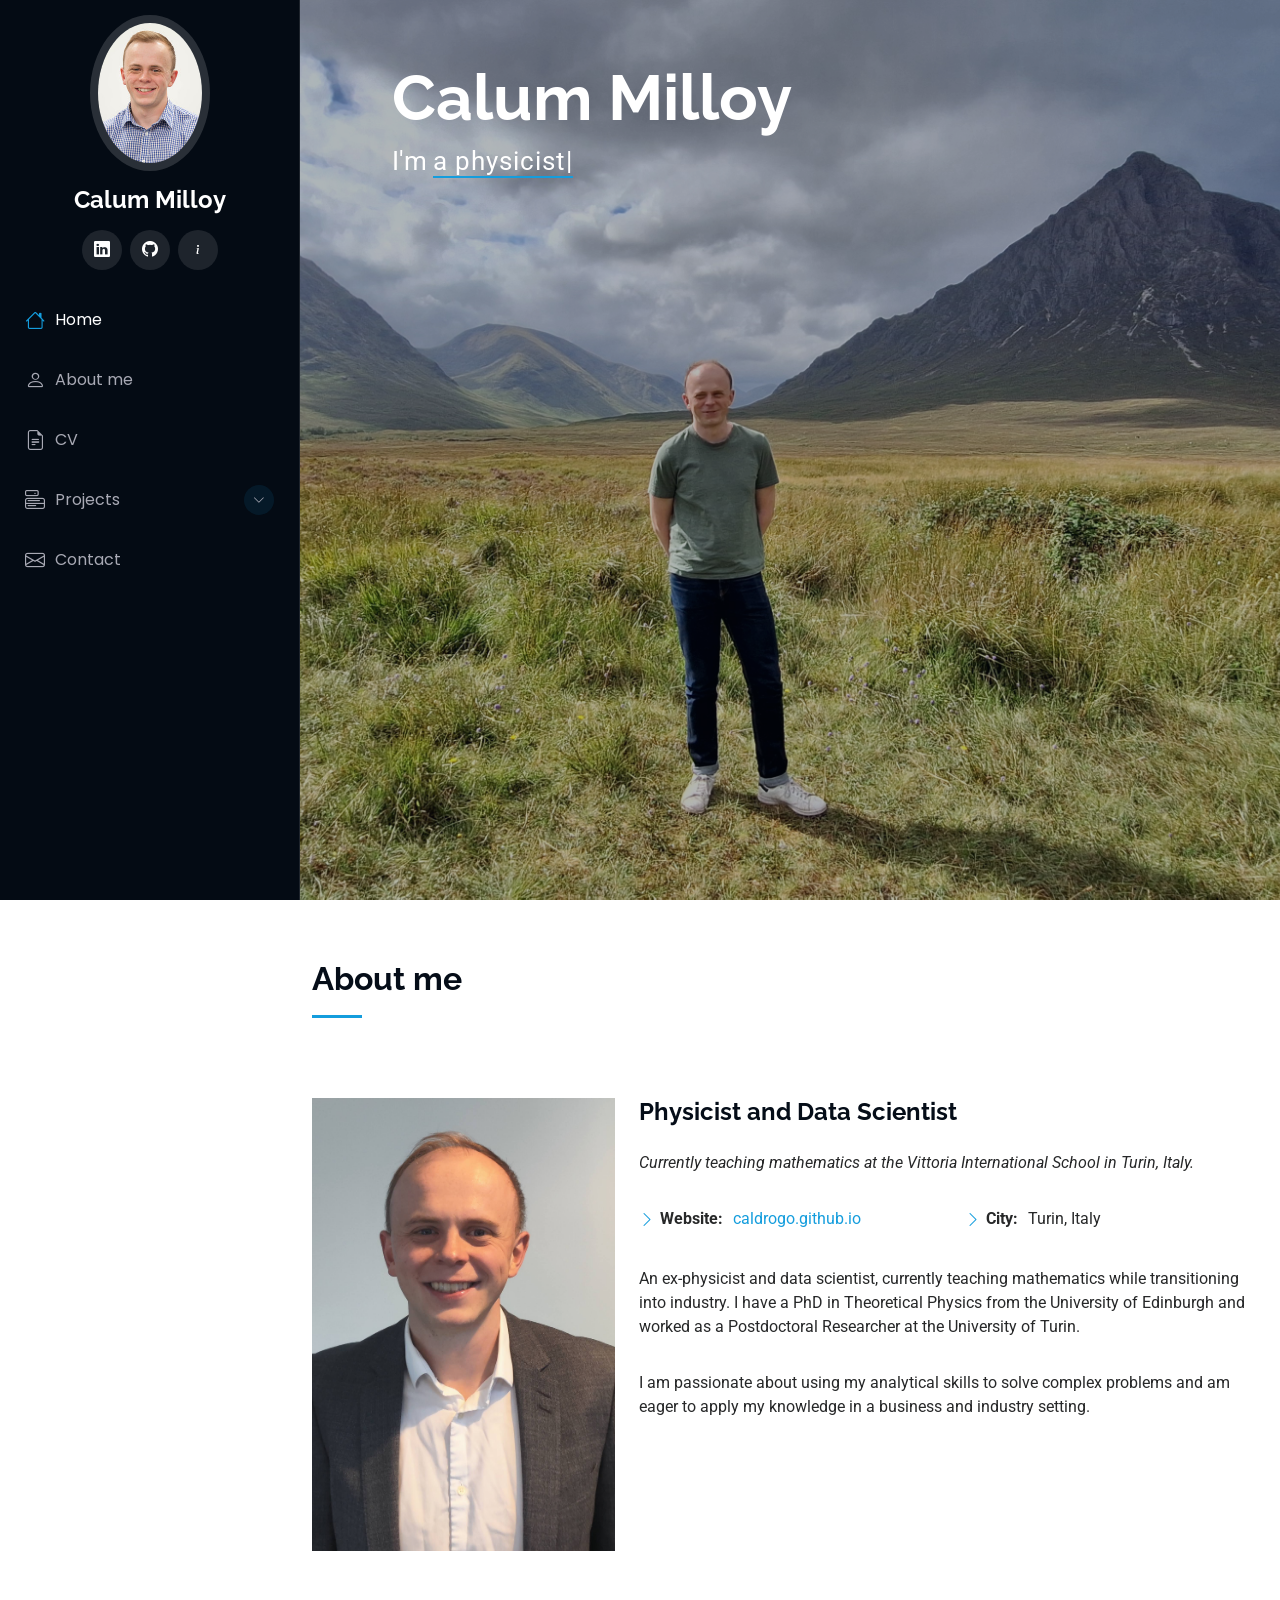
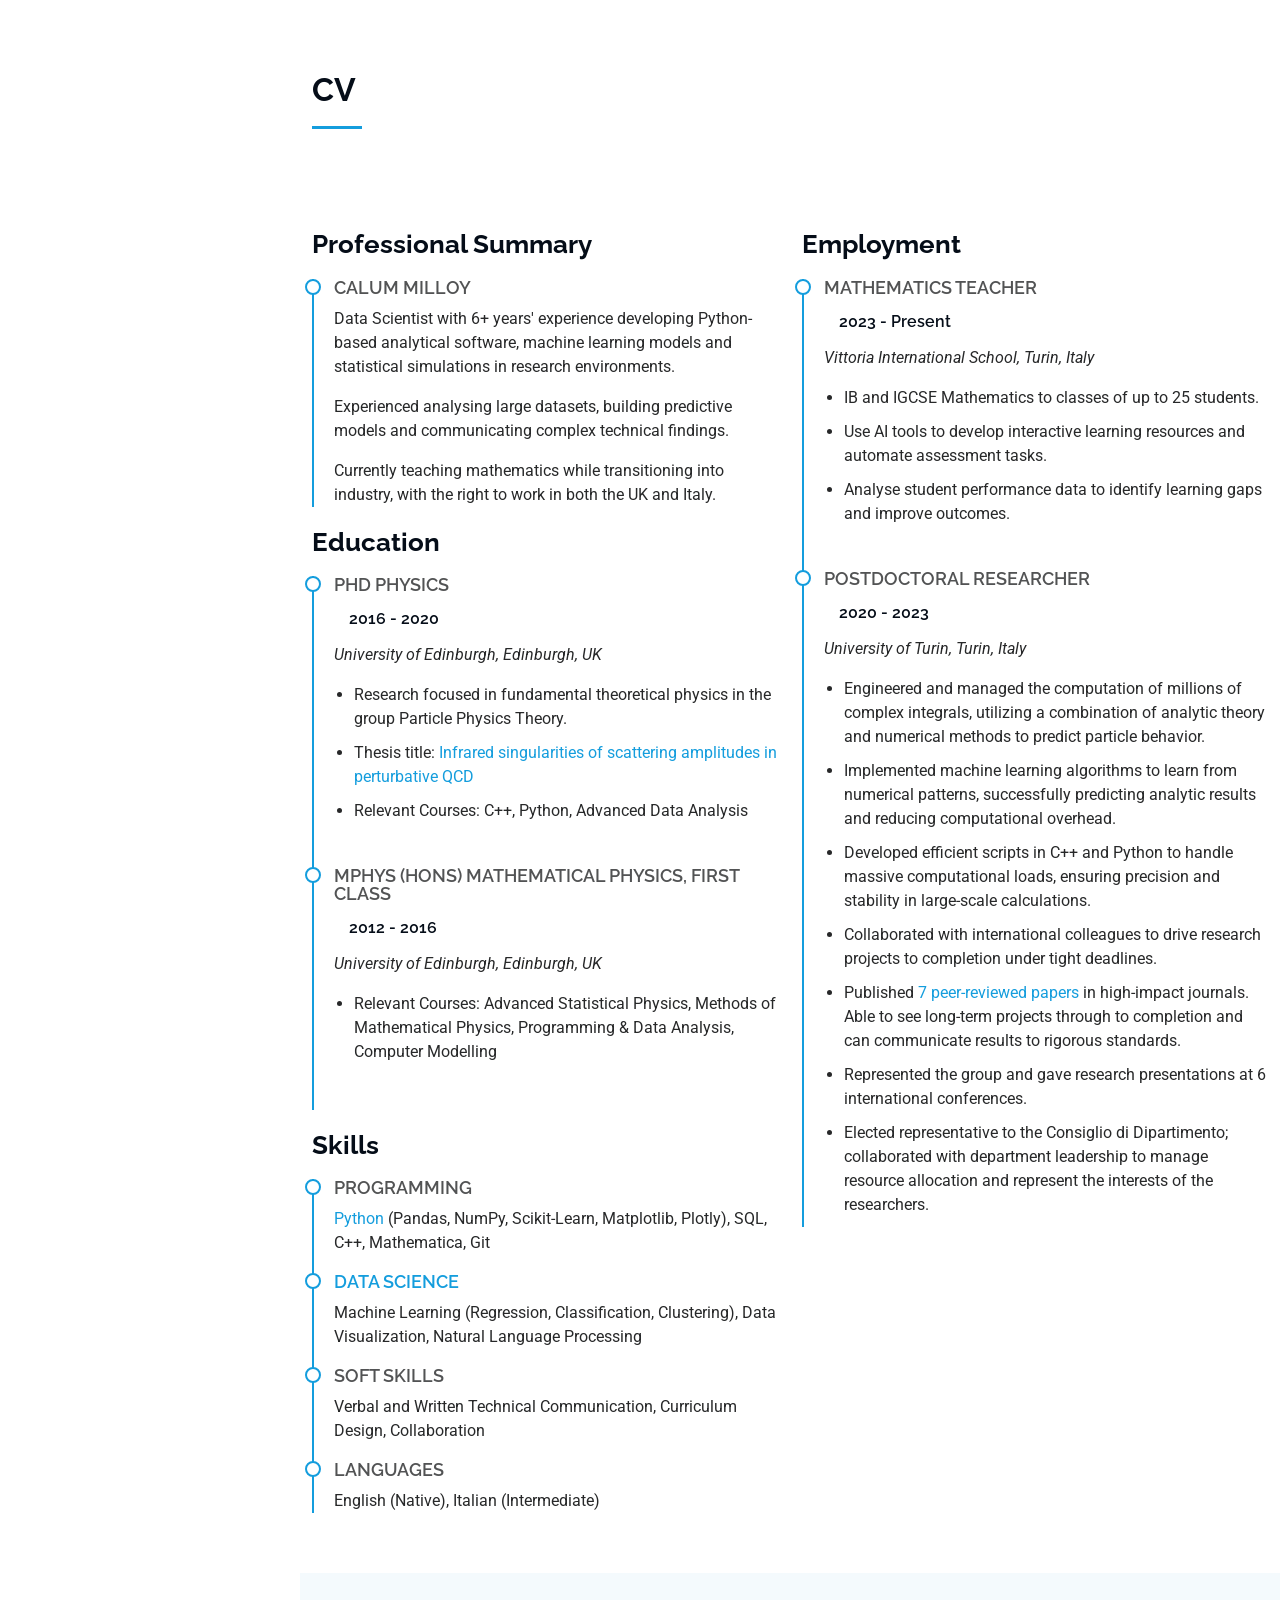
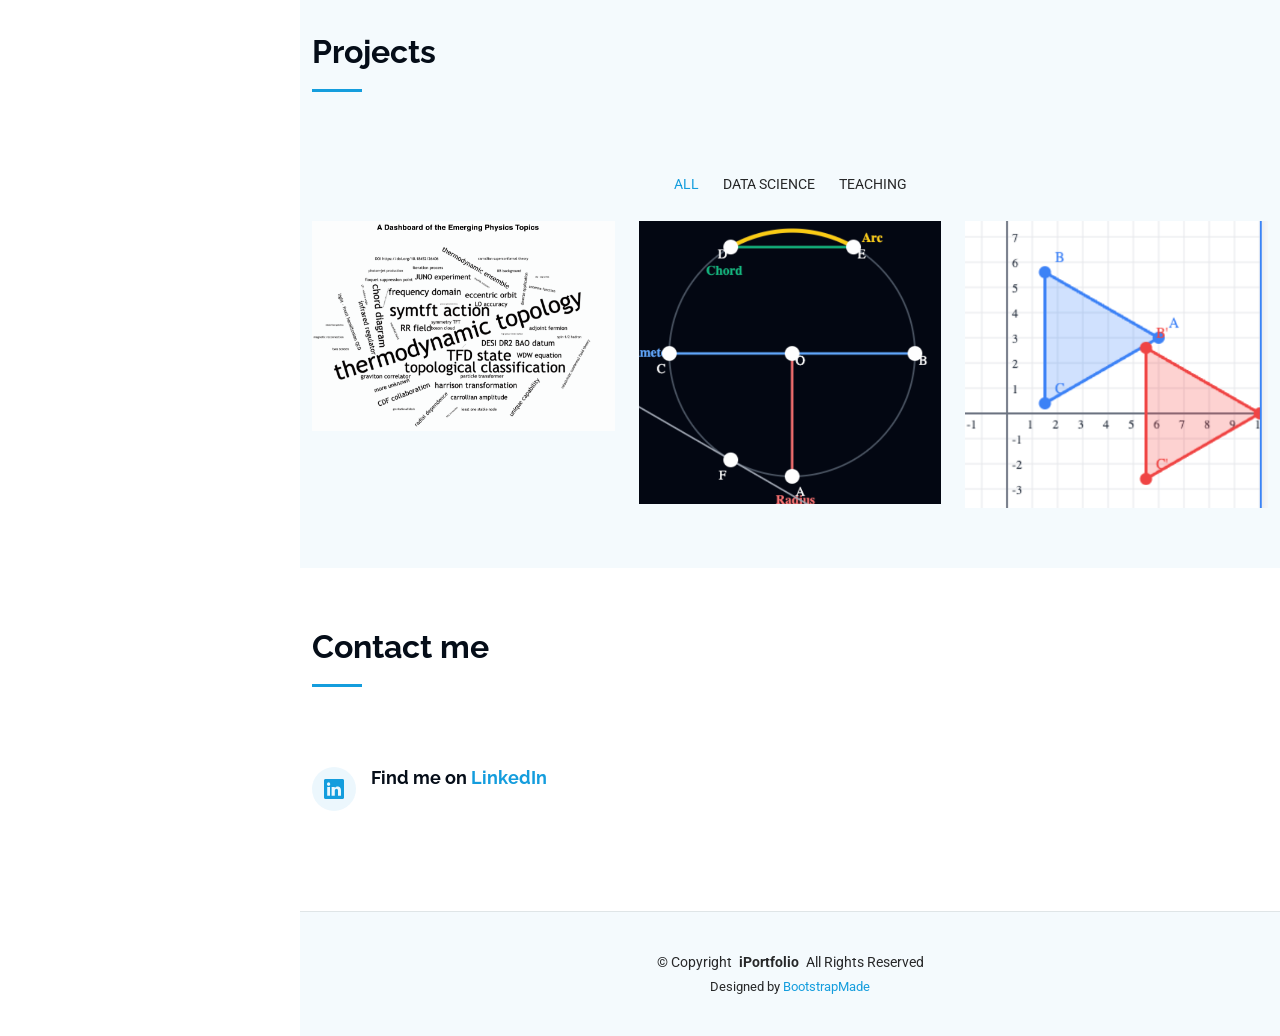
==== commit f48ef949: "Update screenshot and add Data Science category to portfolio" ====
--- a/index.html
+++ b/index.html
@@ -119,9 +119,9 @@
             <img src="assets/img/me_in_suit.jpg" class="img-fluid" alt="">
           </div>
           <div class="col-lg-8 content">
-            <h2>PhD Physicist and Data Scientist</h2>
+            <h2>Physicist and Data Scientist</h2>
             <p class="fst-italic py-3">
-              Teaching mathematics at the Vittoria International School in Turin, Italy.
+              Currently teaching mathematics at the Vittoria International School in Turin, Italy.
             </p>
             <div class="row">
               <div class="col-lg-6">
@@ -136,7 +136,7 @@
               </div>
             </div>
             <p class="py-3">
-              An ex-physicist and data scientist exploring the education sector while transitioning into industry. 
+              An ex-physicist and data scientist, currently teaching mathematics while transitioning into industry. 
               I have a PhD in Theoretical Physics from the University of Edinburgh and worked as a Postdoctoral Researcher at the University of Turin.
           </p>
               I am passionate about using my analytical skills to solve complex problems and am eager to apply my knowledge in a business and industry setting.
@@ -212,9 +212,12 @@
                 <h4> Soft Skills</h4>
                   Verbal and Written Technical Communication, Curriculum Design, Collaboration
               </div>
-
-          </div>
-          
+              <div class="resume-item">
+                <h4>Languages</h4>
+                  English (Native), Italian (Intermediate)
+              </div>
+            </div>
+            
 
           <div class="col-lg-6" data-aos="fade-up" data-aos-delay="200">
             <h3 class="resume-title">Employment</h3>
@@ -338,17 +341,16 @@
 
           <ul class="portfolio-filters isotope-filters" data-aos="fade-up" data-aos-delay="100">
             <li data-filter="*" class="filter-active">All</li>
+            <li data-filter=".filter-data-science">Data Science</li>
             <li data-filter=".filter-teaching">Teaching</li>
-            <li data-filter=".filter-misc">Miscellaneous</li>
-            <li data-filter=".filter-regge">Regge</li>
           </ul>
 
           <div class="row gy-4 isotope-container" data-aos="fade-up" data-aos-delay="200">
-            <div class="col-lg-4 col-md-6 portfolio-item isotope-item filter-misc">
+            <div class="col-lg-4 col-md-6 portfolio-item isotope-item filter-data-science">
               <div class="portfolio-content h-100">
                 <img src="assets/img/portfolio/visualise_hep.png" class="img-fluid" alt="">
                 <div class="portfolio-info">
-                  <h4>Miscellaneous</h4>
+                  <h4>Data Science</h4>
                   <p>Visualise HEP</p>
                   <a href="assets/img/portfolio/visualise_hep.png" title="Visualise HEP" data-gallery="portfolio-gallery-product" class="glightbox preview-link"><i class="bi bi-zoom-in"></i></a>
                   <a href="https://3e38fea6-fe42-4acc-9db1-2496573e0b93.plotly.app/" target="_blank" title="Open App" class="details-link"><i class="bi bi-link-45deg"></i></a>
@@ -361,7 +363,7 @@
                 <img src="assets/img/portfolio/circle_theorems.png" class="img-fluid" alt="">
                 <div class="portfolio-info">
                   <h4>Teaching</h4>
-                  <p> An applet to visualise the circle theorems relevant for IGCSE International Mathematics. Students can drag the points to see how the angles change and visualise the theorems.</p>
+                  <p> Circle Theorems Applet</p>
                   <a href="assets/img/portfolio/circle_theorems.png" title="Circle Theorems" data-gallery="portfolio-gallery-app" class="glightbox preview-link"><i class="bi bi-zoom-in"></i></a>
                   <a href="igcse-teaching/circle-theorems.html" target="_blank" title="Open Applet" class="details-link"><i class="bi bi-link-45deg"></i></a>
                 </div>
@@ -373,59 +375,9 @@
                 <img src="assets/img/portfolio/transformations.png" class="img-fluid" alt="">
                 <div class="portfolio-info">
                   <h4>Teaching</h4>
-                  <p> An applet to visualise the transformations relevant for IGCSE International Mathematics. Students can drag the points to see how the shapes change and visualise the transformations.</p>
+                  <p> Transformations Applet</p>
                   <a href="assets/img/portfolio/transformations.png" title="Transformations" data-gallery="portfolio-gallery-product" class="glightbox preview-link"><i class="bi bi-zoom-in"></i></a>
                   <a href="igcse-teaching/transformation.html" target="_blank" title="Open Applet" class="details-link"><i class="bi bi-link-45deg"></i></a>
-                </div>
-              </div>
-            </div>
-
-
-            <div class="col-lg-4 col-md-6 portfolio-item isotope-item filter-misc">
-              <div class="portfolio-content h-100">
-                <img src="assets/img/portfolio/pace_calculator.png" class="img-fluid" alt="">
-                <div class="portfolio-info">
-                  <h4>Miscellaneous</h4>
-                  <p>Pace Calculator</p>
-                  <a href="assets/img/portfolio/pace_calculator.png" title="Pace Calculator" data-gallery="portfolio-gallery-product" class="glightbox preview-link"><i class="bi bi-zoom-in"></i></a>
-                  <a href="random/paceCalculator.html" target="_blank" title="More Details" class="details-link"><i class="bi bi-link-45deg"></i></a>
-                </div>
-              </div>
-            </div>
-
-
-            <div class="col-lg-4 col-md-6 portfolio-item isotope-item filter-regge">
-              <div class="portfolio-content h-100">
-                <img src="assets/img/portfolio/diffraction.png" class="img-fluid" alt="">
-                <div class="portfolio-info">
-                  <h4>Regge</h4>
-                  <p>Diffraction 2022</p>
-                  <a href="assets/img/portfolio/diffraction.png" title="Diffraction 2022" data-gallery="portfolio-gallery-book" class="glightbox preview-link"><i class="bi bi-zoom-in"></i></a>
-                  <a href="slides/regge/DiffractionMilloy_2022.pdf" target="_blank" title="Diffraction 2022" class="details-link"><i class="bi bi-link-45deg"></i></a>
-                </div>
-              </div>
-            </div>
-
-            <div class="col-lg-4 col-md-6 portfolio-item isotope-item filter-regge">
-              <div class="portfolio-content h-100">
-                <img src="assets/img/portfolio/loops.png" class="img-fluid" alt="">
-                <div class="portfolio-info">
-                  <h4>Regge</h4>
-                  <p>Loops and Legs 2022</p>
-                  <a href="assets/img/portfolio/loops.png" title="Loops and Legs 2022" data-gallery="portfolio-gallery-book" class="glightbox preview-link"><i class="bi bi-zoom-in"></i></a>
-                  <a href="slides/regge/LoopsAndLegsMilloy_2022.pdf" target="_blank" title="Loops and Legs 2022" class="details-link"><i class="bi bi-link-45deg"></i></a>
-                </div>
-              </div>
-            </div>
-
-            <div class="col-lg-4 col-md-6 portfolio-item isotope-item filter-regge">
-              <div class="portfolio-content h-100">
-                <img src="assets/img/portfolio/radcor.png" class="img-fluid" alt="">
-                <div class="portfolio-info">
-                  <h4>Regge</h4>
-                  <p>Radcor 2023</p>
-                  <a href="assets/img/portfolio/radcor.png" title="Radcor 2023" data-gallery="portfolio-gallery-book" class="glightbox preview-link"><i class="bi bi-zoom-in"></i></a>
-                  <a href="slides/regge/RadcorMilloy_2023.pdf" target="_blank" title="Radcor 2023" class="details-link"><i class="bi bi-link-45deg"></i></a>
                 </div>
               </div>
             </div>
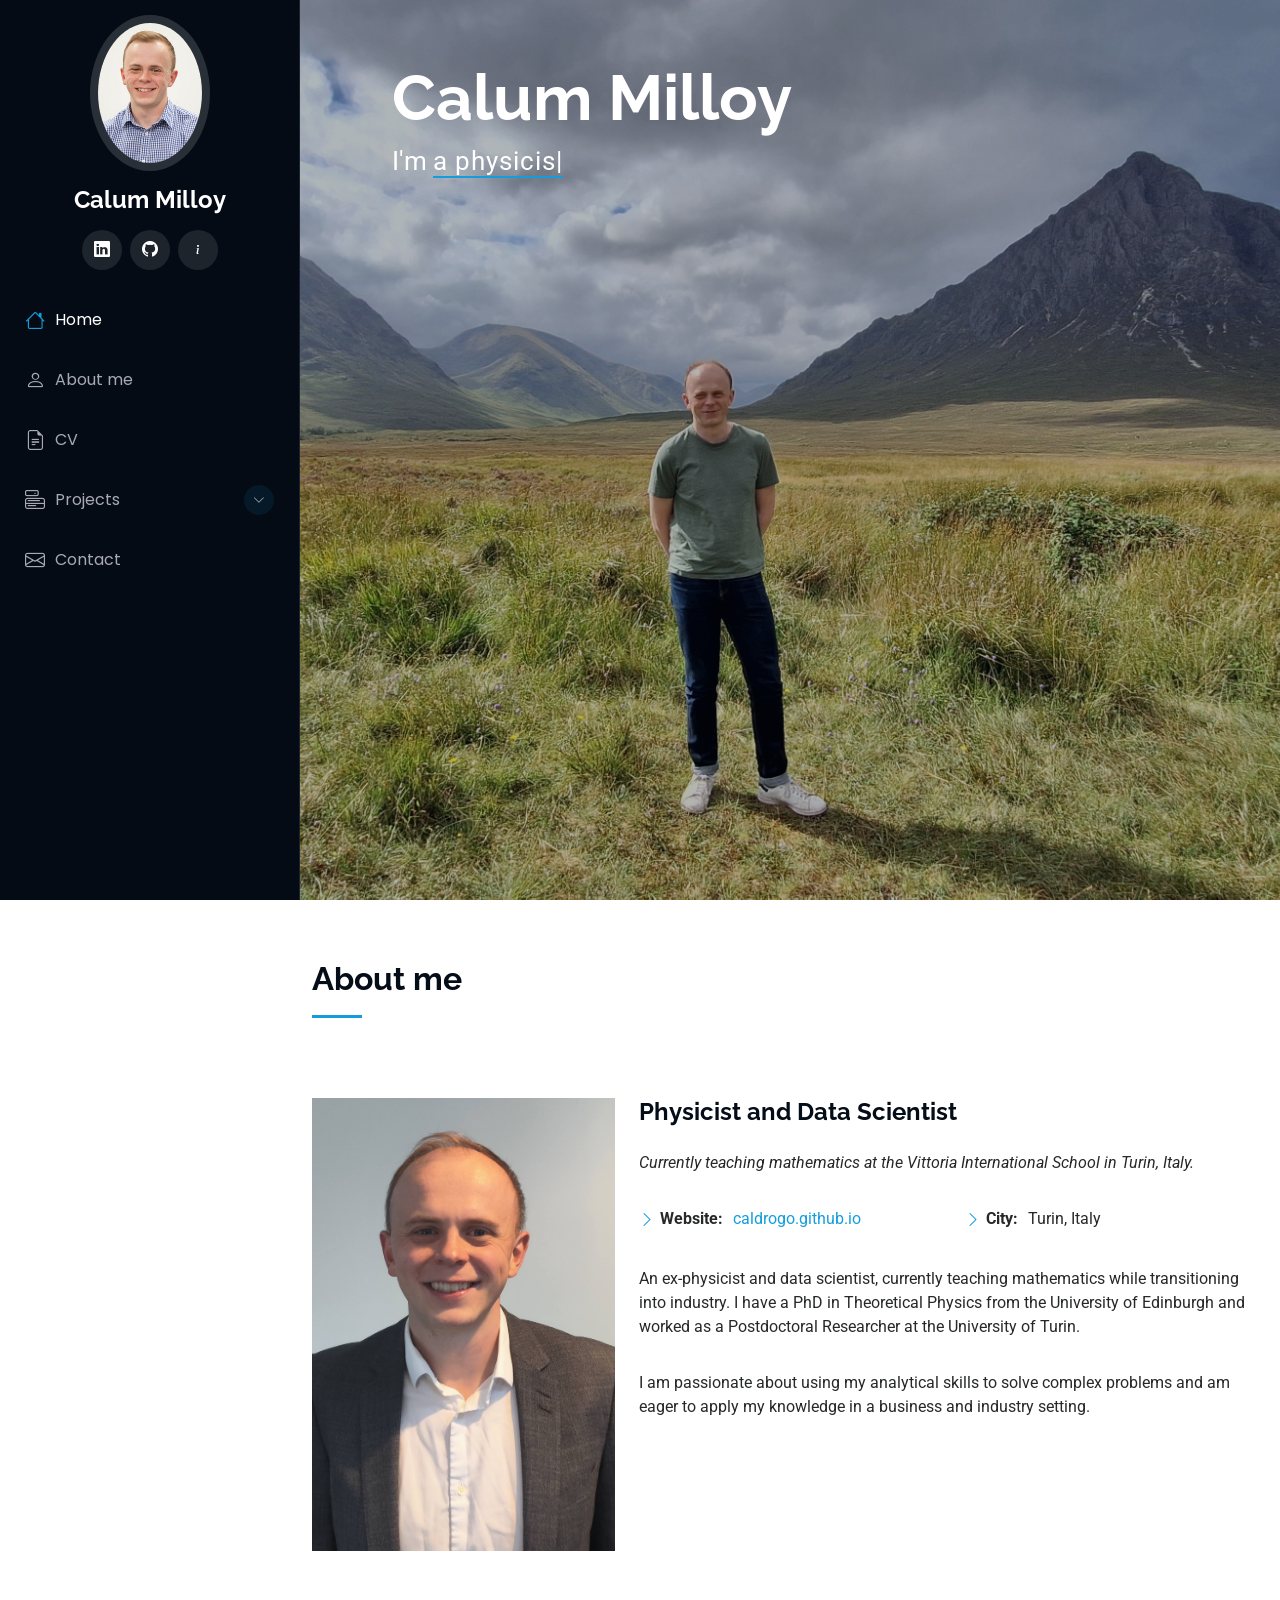
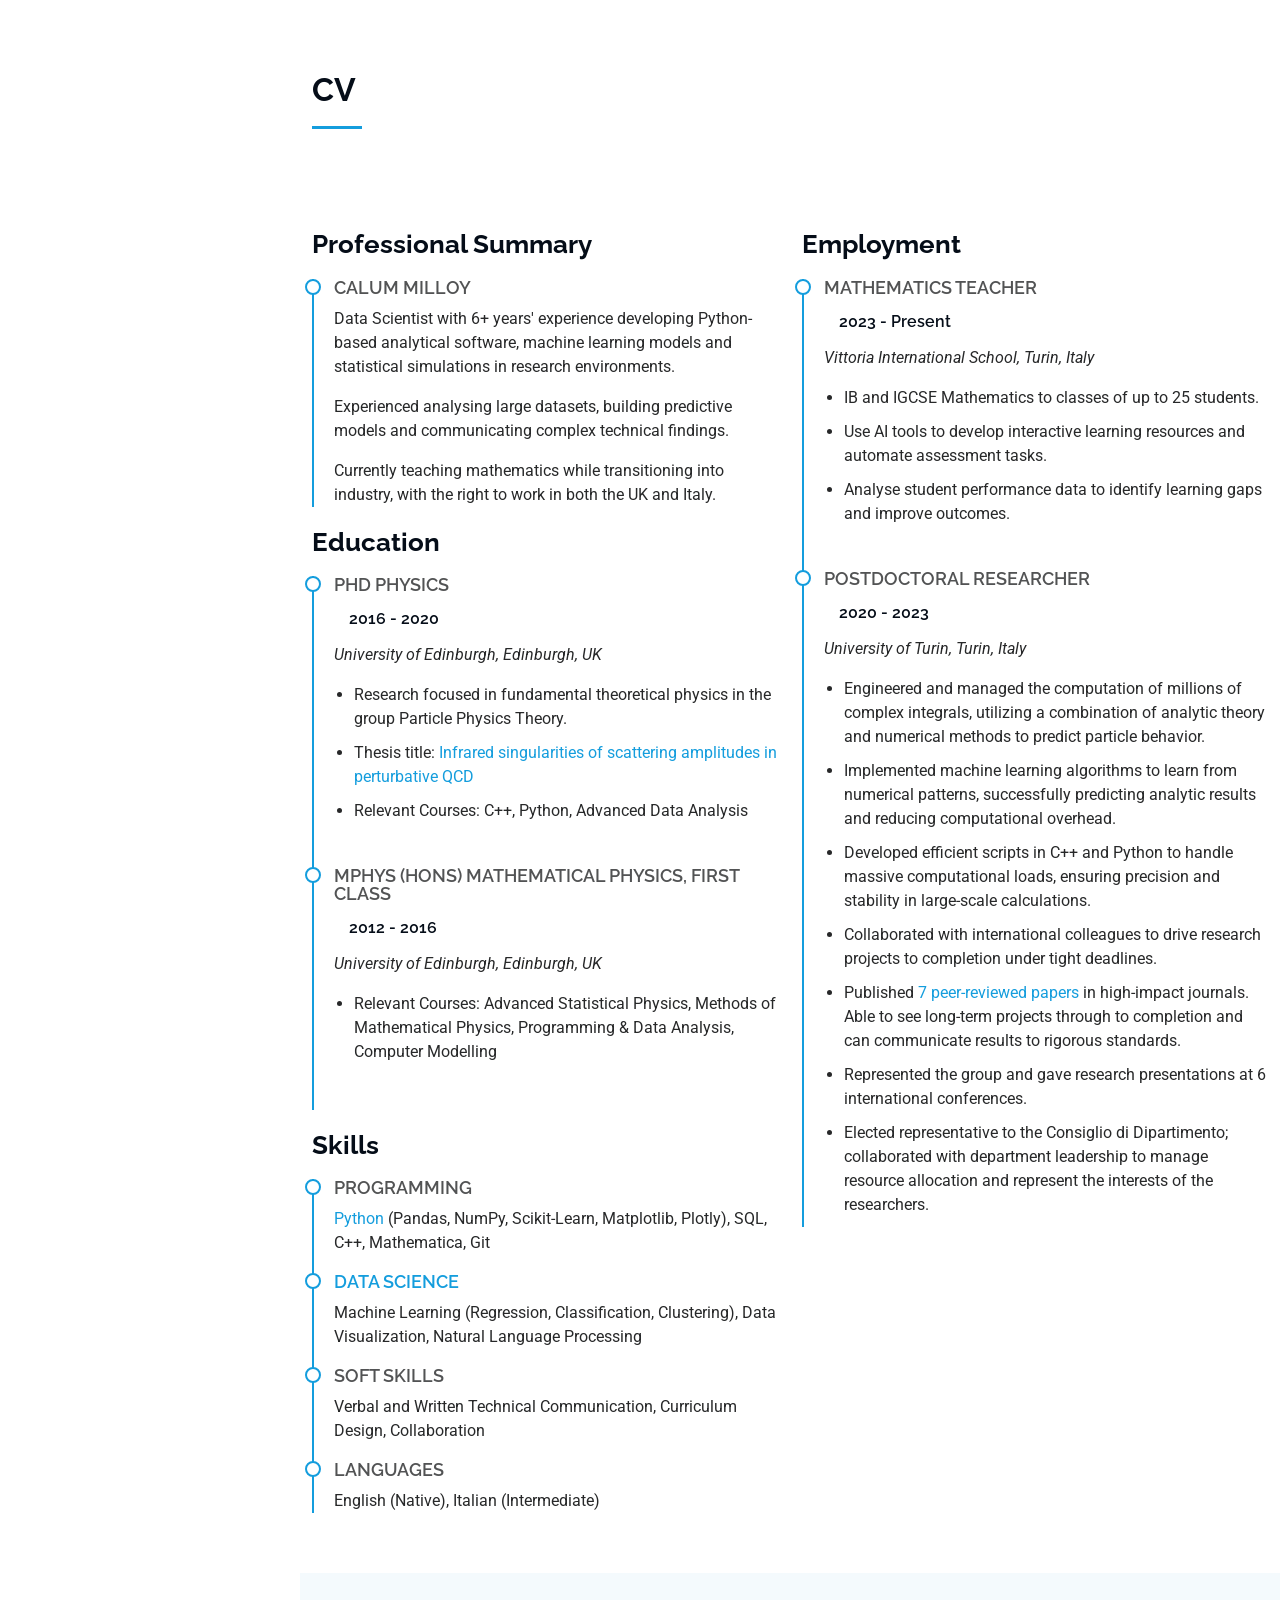
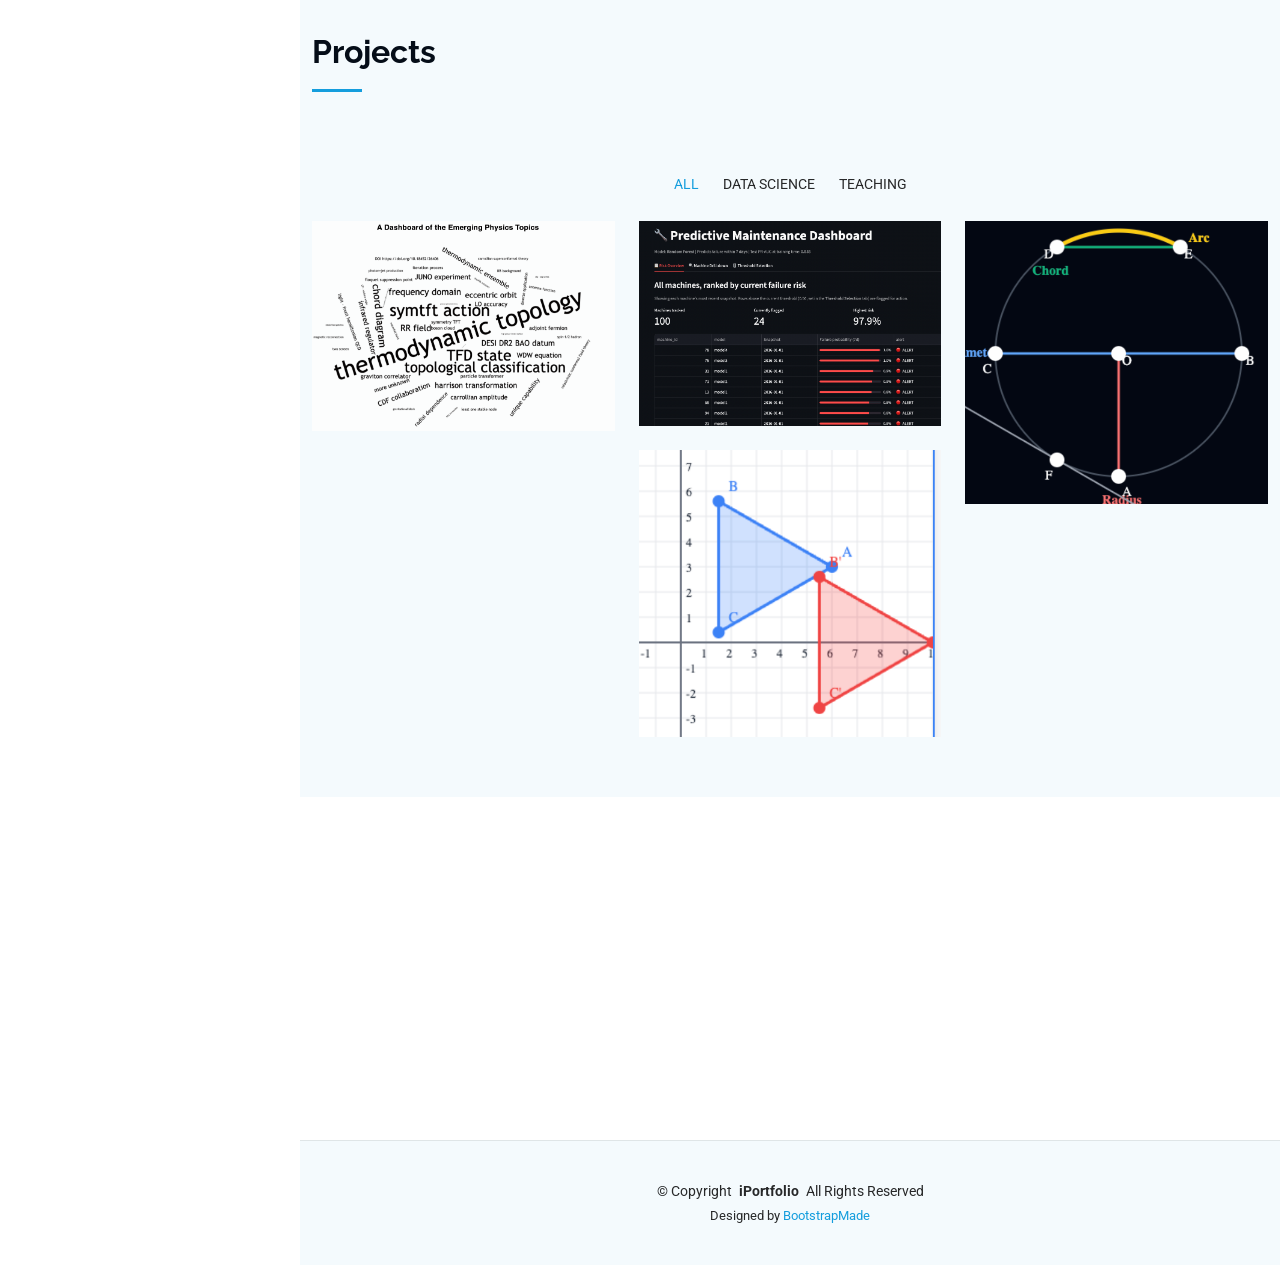
==== commit d0416556: "updated links" ====
--- a/index.html
+++ b/index.html
@@ -67,8 +67,8 @@
           <ul>
             <li class="dropdown"><a href="#"><span>Teaching</span> <i class="bi bi-chevron-down toggle-dropdown"></i></a>
               <ul>
-                <li><a href="igcse-teaching/circle-theorems.html" target="_blank">Circle Theorems</a></li>
-                <li><a href="igcse-teaching/transformation.html" target="_blank">Transformations</a></li>
+                <li><a href="applets-for-teaching/circle-theorems.html" target="_blank">Circle Theorems</a></li>
+                <li><a href="applets-for-teaching/transformation.html" target="_blank">Transformations</a></li>
               </ul>
             </li>
 
@@ -353,7 +353,20 @@
                   <h4>Data Science</h4>
                   <p>Visualise HEP</p>
                   <a href="assets/img/portfolio/visualise_hep.png" title="Visualise HEP" data-gallery="portfolio-gallery-product" class="glightbox preview-link"><i class="bi bi-zoom-in"></i></a>
-                  <a href="https://3e38fea6-fe42-4acc-9db1-2496573e0b93.plotly.app/" target="_blank" title="Open App" class="details-link"><i class="bi bi-link-45deg"></i></a>
+                  <a href="https://github.com/caldrogo/visualise_hep" target="_blank" title="Open App" class="details-link"><i class="bi bi-link-45deg"></i></a>
+                </div>
+              </div>
+            </div>
+
+                      <div class="row gy-4 isotope-container" data-aos="fade-up" data-aos-delay="200">
+            <div class="col-lg-4 col-md-6 portfolio-item isotope-item filter-data-science">
+              <div class="portfolio-content h-100">
+                <img src="assets/img/portfolio/pm_dashboard.png" class="img-fluid" alt="">
+                <div class="portfolio-info">
+                  <h4>Data Science</h4>
+                  <p>Predictive Maintenance Dashboard</p>
+                  <a href="assets/img/portfolio/pm_dashboard.png" title="Visualise HEP" data-gallery="portfolio-gallery-product" class="glightbox preview-link"><i class="bi bi-zoom-in"></i></a>
+                  <a href="https://github.com/caldrogo/predictive_maintenance" target="_blank" title="Open App" class="details-link"><i class="bi bi-link-45deg"></i></a>
                 </div>
               </div>
             </div>
@@ -365,7 +378,7 @@
                   <h4>Teaching</h4>
                   <p> Circle Theorems Applet</p>
                   <a href="assets/img/portfolio/circle_theorems.png" title="Circle Theorems" data-gallery="portfolio-gallery-app" class="glightbox preview-link"><i class="bi bi-zoom-in"></i></a>
-                  <a href="igcse-teaching/circle-theorems.html" target="_blank" title="Open Applet" class="details-link"><i class="bi bi-link-45deg"></i></a>
+                  <a href="applets-for-teaching/circle-theorems.html" target="_blank" title="Open Applet" class="details-link"><i class="bi bi-link-45deg"></i></a>
                 </div>
               </div>
             </div>
@@ -377,7 +390,7 @@
                   <h4>Teaching</h4>
                   <p> Transformations Applet</p>
                   <a href="assets/img/portfolio/transformations.png" title="Transformations" data-gallery="portfolio-gallery-product" class="glightbox preview-link"><i class="bi bi-zoom-in"></i></a>
-                  <a href="igcse-teaching/transformation.html" target="_blank" title="Open Applet" class="details-link"><i class="bi bi-link-45deg"></i></a>
+                  <a href="applets-for-teaching/transformation.html" target="_blank" title="Open Applet" class="details-link"><i class="bi bi-link-45deg"></i></a>
                 </div>
               </div>
             </div>
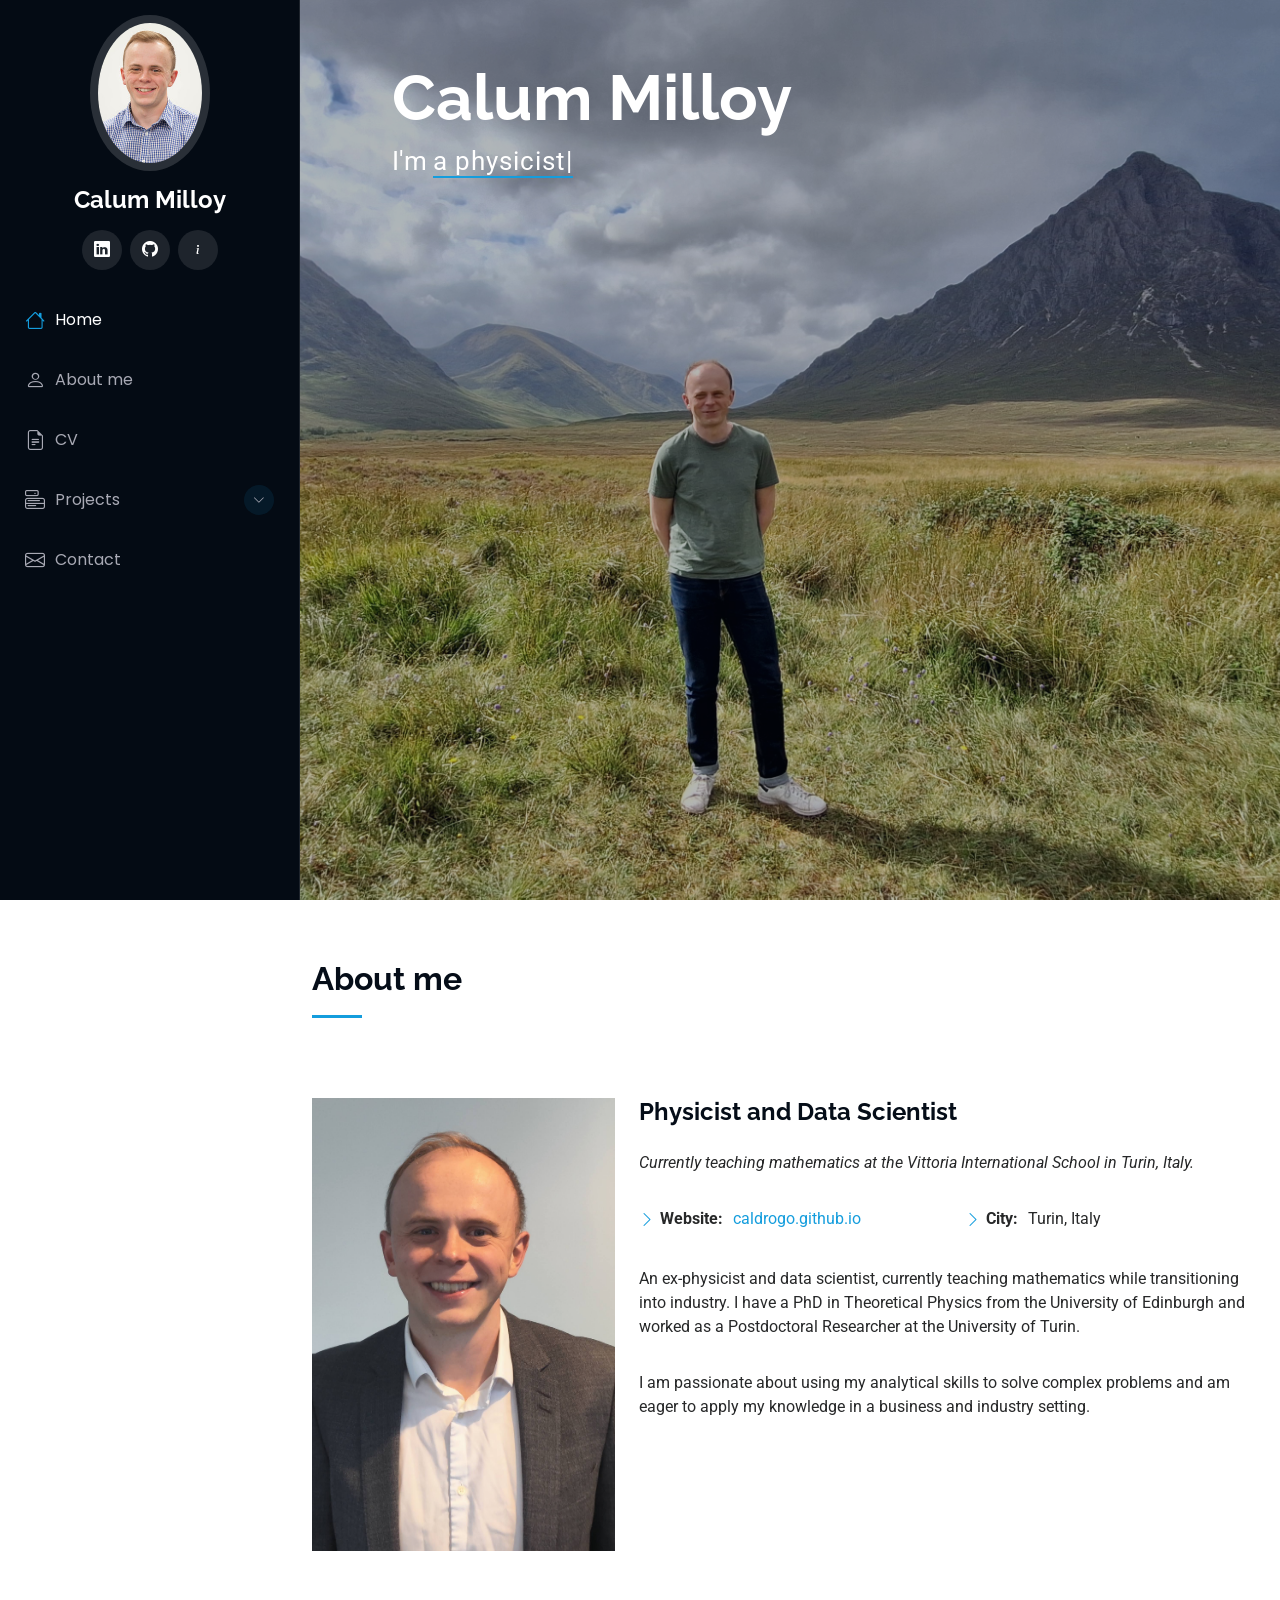
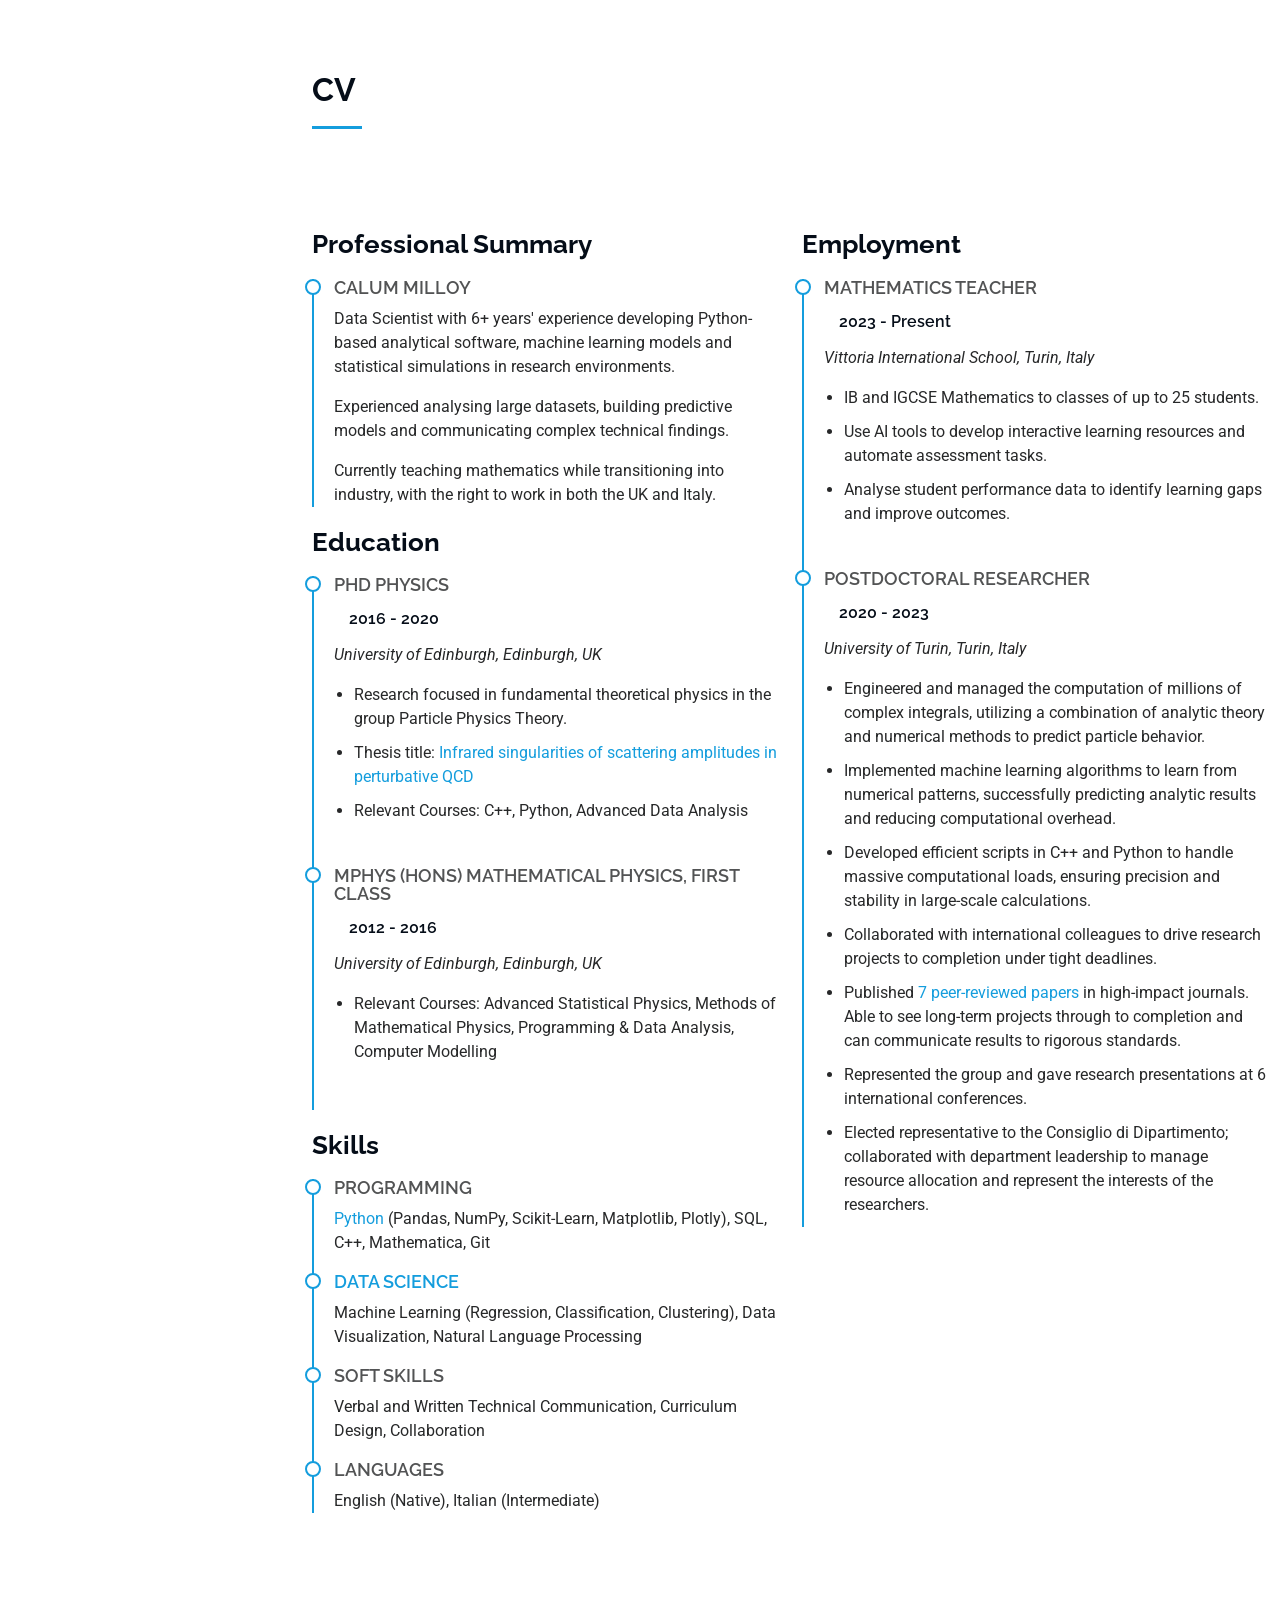
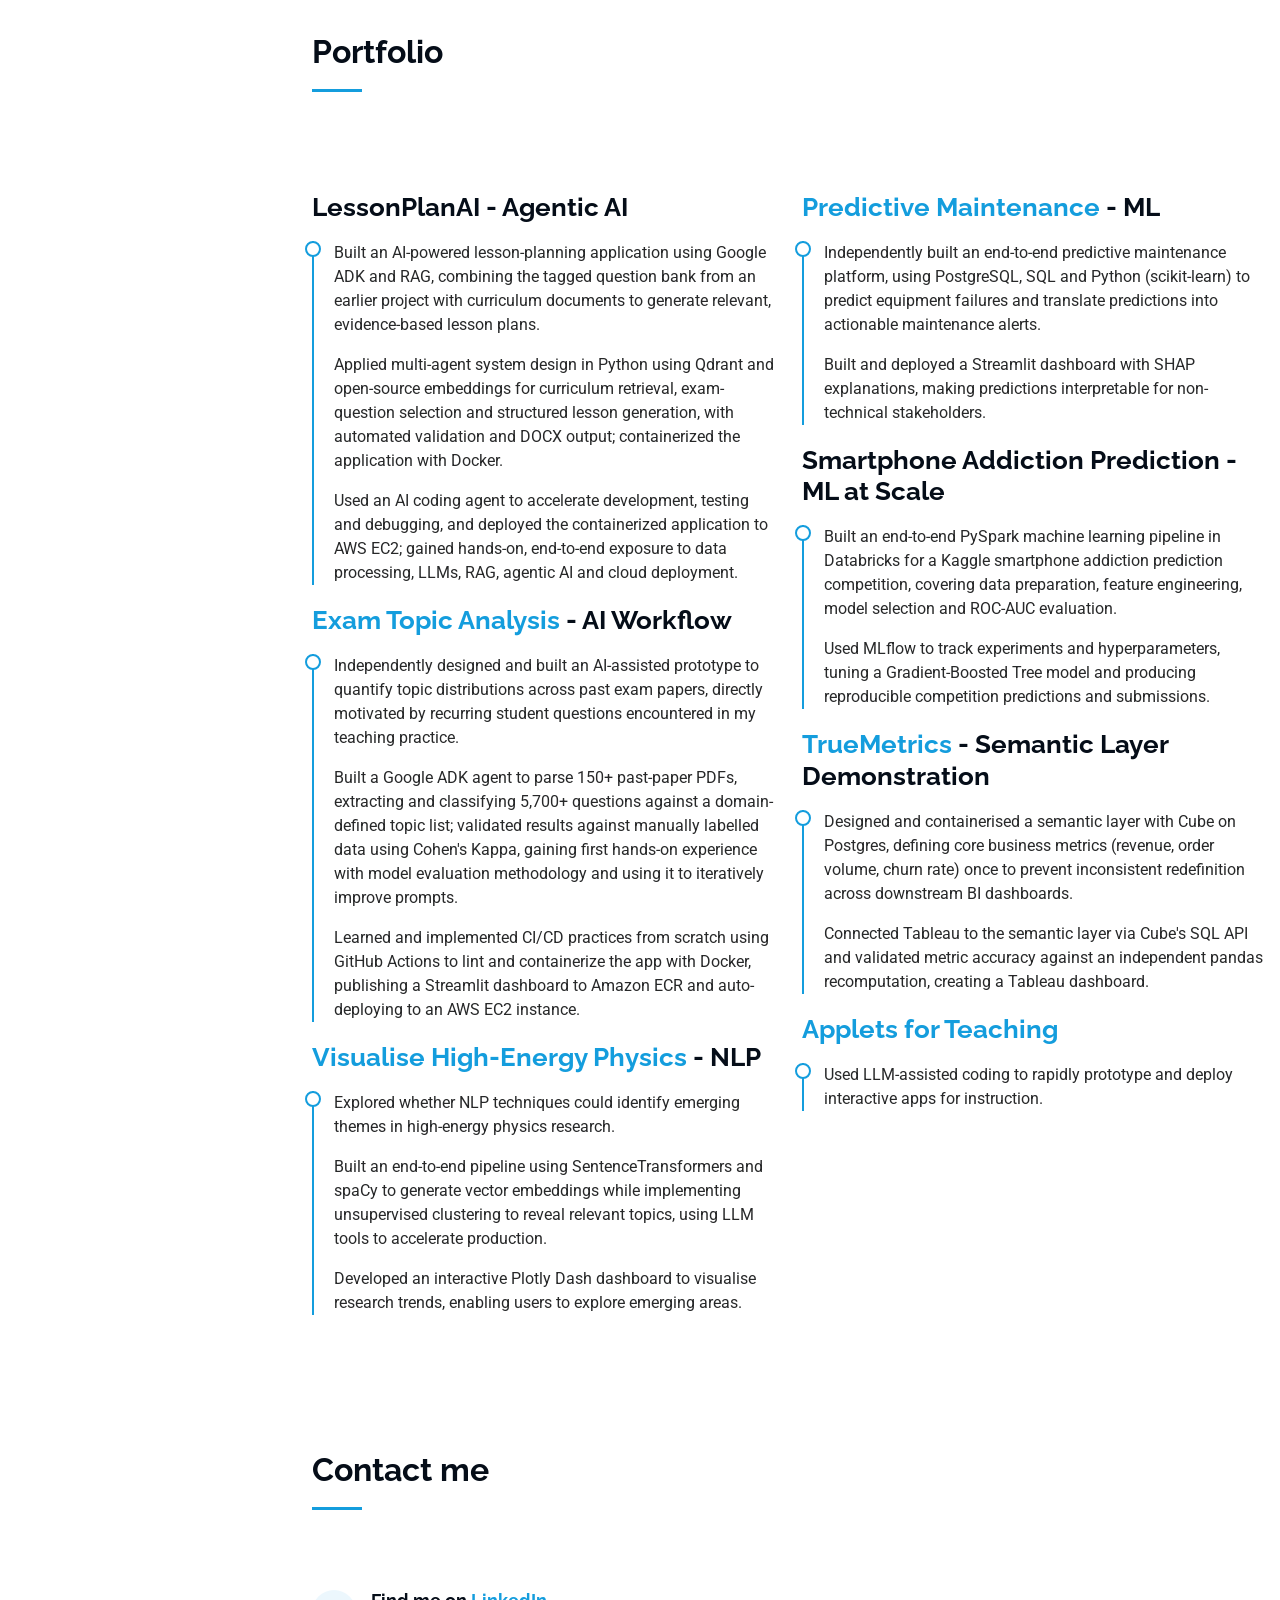
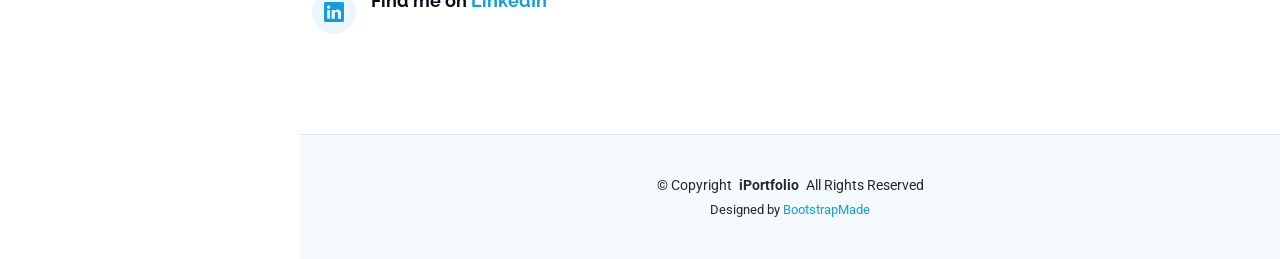
==== commit c3a12fde: "changes to portfolio" ====
--- a/index.html
+++ b/index.html
@@ -255,7 +255,75 @@
       </div>
 
     </section><!-- /Resume Section -->
-
+ <!-- Resume Section -->
+    <section id="portfolio" class="resume section">
+
+      <!-- Section Title -->
+      <div class="container section-title" data-aos="fade-up">
+        <h2>Portfolio</h2>
+      </div><!-- End Section Title -->
+
+      <div class="container">
+
+        <div class="row">
+           <div class="col-lg-6" data-aos-delay="300">
+
+            <h3 class="resume-title">LessonPlanAI - Agentic AI</h3>
+
+            <div class="resume-item pb-0">
+              <p> Built an AI-powered lesson-planning application using Google ADK and RAG, combining the tagged question bank from an earlier project with curriculum documents to generate relevant, evidence-based lesson plans.</p>
+              <p>Applied multi-agent system design in Python using Qdrant and open-source embeddings for curriculum retrieval, exam-question selection and structured lesson generation, with automated validation and DOCX output; containerized the application with Docker.</p>
+              <p>Used an AI coding agent to accelerate development, testing and debugging, and deployed the containerized application to AWS EC2; gained hands-on, end-to-end exposure to data processing, LLMs, RAG, agentic AI and cloud deployment.</p>
+           </div>
+
+           
+
+            <h3 class="resume-title"><a href=https://github.com/caldrogo/exam-topic-analysis target="_blank">Exam Topic Analysis </a> - AI Workflow</h3>
+            <div class="resume-item pb-0">
+            <p> Independently designed and built an AI-assisted prototype to quantify topic distributions across past exam papers, directly motivated by recurring student questions encountered in my teaching practice.</p>
+            <p> Built a Google ADK agent to parse 150+ past-paper PDFs, extracting and classifying 5,700+ questions against a domain-defined topic list; validated results against manually labelled data using Cohen's Kappa, gaining first hands-on experience with model evaluation methodology and using it to iteratively improve prompts.</p>
+        <p> Learned and implemented CI/CD practices from scratch using GitHub Actions to lint and containerize the app with Docker, publishing a Streamlit dashboard to Amazon ECR and auto-deploying to an AWS EC2 instance.</p>
+              </div>
+
+            <h3 class="resume-title"><a href=https://github.com/caldrogo/visualise_hep target="_blank">Visualise High-Energy Physics </a> - NLP</h3>
+            <div class="resume-item pb-0">
+            <p> Explored whether NLP techniques could identify emerging themes in high-energy physics research.</p>
+            <p> Built an end-to-end pipeline using SentenceTransformers and spaCy to generate vector embeddings while implementing unsupervised clustering to reveal relevant topics, using LLM tools to accelerate production.</p>
+              <p>Developed an interactive Plotly Dash dashboard to visualise research trends, enabling users to explore emerging areas.</p>
+          </div>
+
+          </div>
+
+            <div class="col-lg-6" data-aos-delay="300">
+                      <h3 class="resume-title"><a href=https://github.com/caldrogo/predictive_maintenance target="_blank">Predictive Maintenance</a> - ML</h3>
+            <div class="resume-item pb-0">
+            <p> Independently built an end-to-end predictive maintenance platform, using PostgreSQL, SQL and Python (scikit-learn) to predict equipment failures and translate predictions into actionable maintenance alerts.</p>
+            <p> Built and deployed a Streamlit dashboard with SHAP explanations, making predictions interpretable for non-technical stakeholders.</p>
+             </div>
+
+              <h3 class="resume-title">Smartphone Addiction Prediction - ML at Scale</h3>
+            <div class="resume-item pb-0">
+            <p> Built an end-to-end PySpark machine learning pipeline in Databricks for a Kaggle smartphone addiction prediction competition, covering data preparation, feature engineering, model selection and ROC-AUC evaluation.</p>
+            <p> Used MLflow to track experiments and hyperparameters, tuning a Gradient-Boosted Tree model and producing reproducible competition predictions and submissions.</p>
+             </div>
+
+             <h3 class="resume-title"><a href="https://github.com/caldrogo/TrueMetrics" target="_blank">TrueMetrics</a> - Semantic Layer Demonstration</h3>
+            <div class="resume-item pb-0">
+            <p> Designed and containerised a semantic layer with Cube on Postgres, defining core business metrics (revenue, order volume, churn rate) once to prevent inconsistent redefinition across downstream BI dashboards.</p>
+            <p> Connected Tableau to the semantic layer via Cube's SQL API and validated metric accuracy against an independent pandas recomputation, creating a Tableau dashboard.</p>
+             </div>
+      
+             <h3 class="resume-title"><a href="applets-for-teaching/home.html" target="_blank">Applets for Teaching</a></h3>
+            <div class="resume-item pb-0">
+            <p> Used LLM-assisted coding to rapidly prototype and deploy interactive apps for instruction.</p>
+             </div>
+          
+</div>
+        </div>
+</div>
+      </div>
+
+    </section>
        <!-- Skills Section
     <section id="skills" class="skills section light-background">
 
@@ -327,7 +395,7 @@
     -->
 
 
-    <!-- Portfolio Section -->
+    <!-- Portfolio Section 
     <section id="portfolio" class="portfolio section light-background">
 
       
@@ -402,7 +470,7 @@
       </div>
 
     </section>
-    <!-- End Portfolio Section -->
+    End Portfolio Section -->
 
     <!-- Contact Section -->
     <section id="contact" class="contact section">
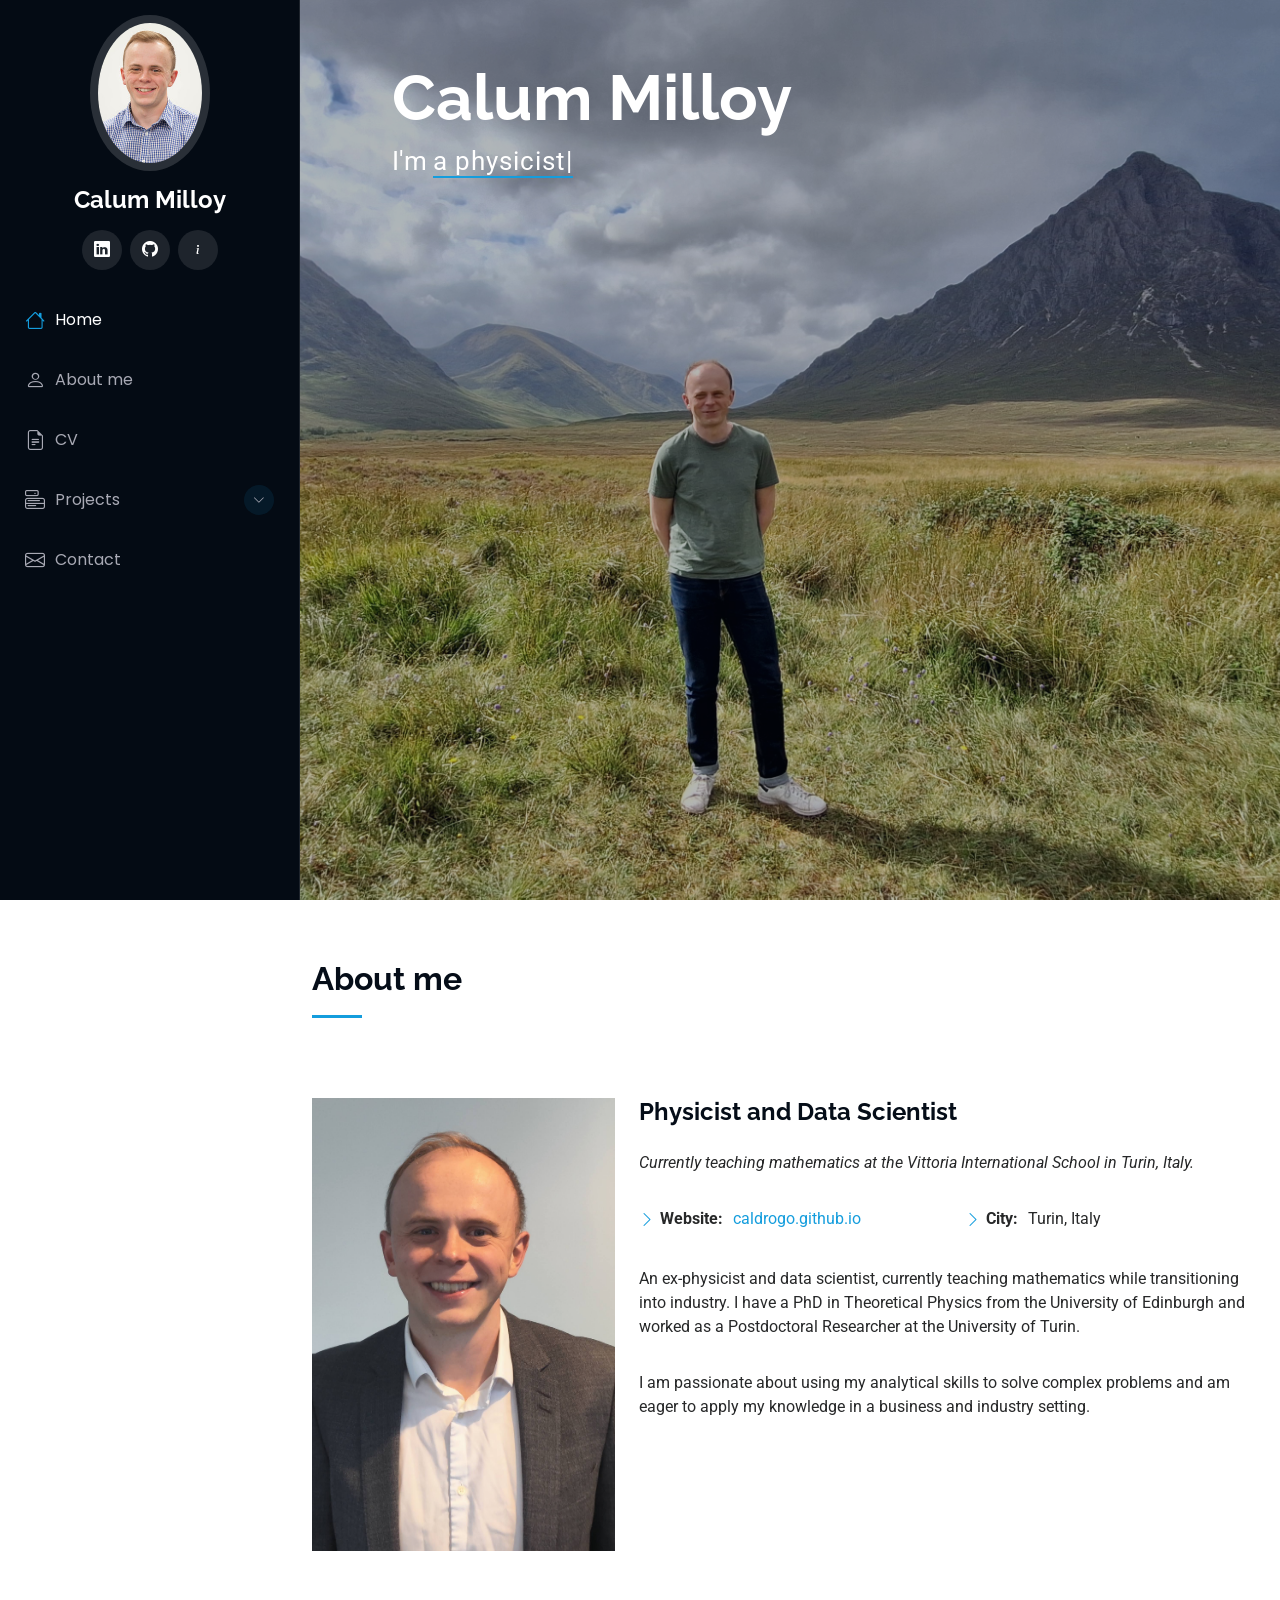
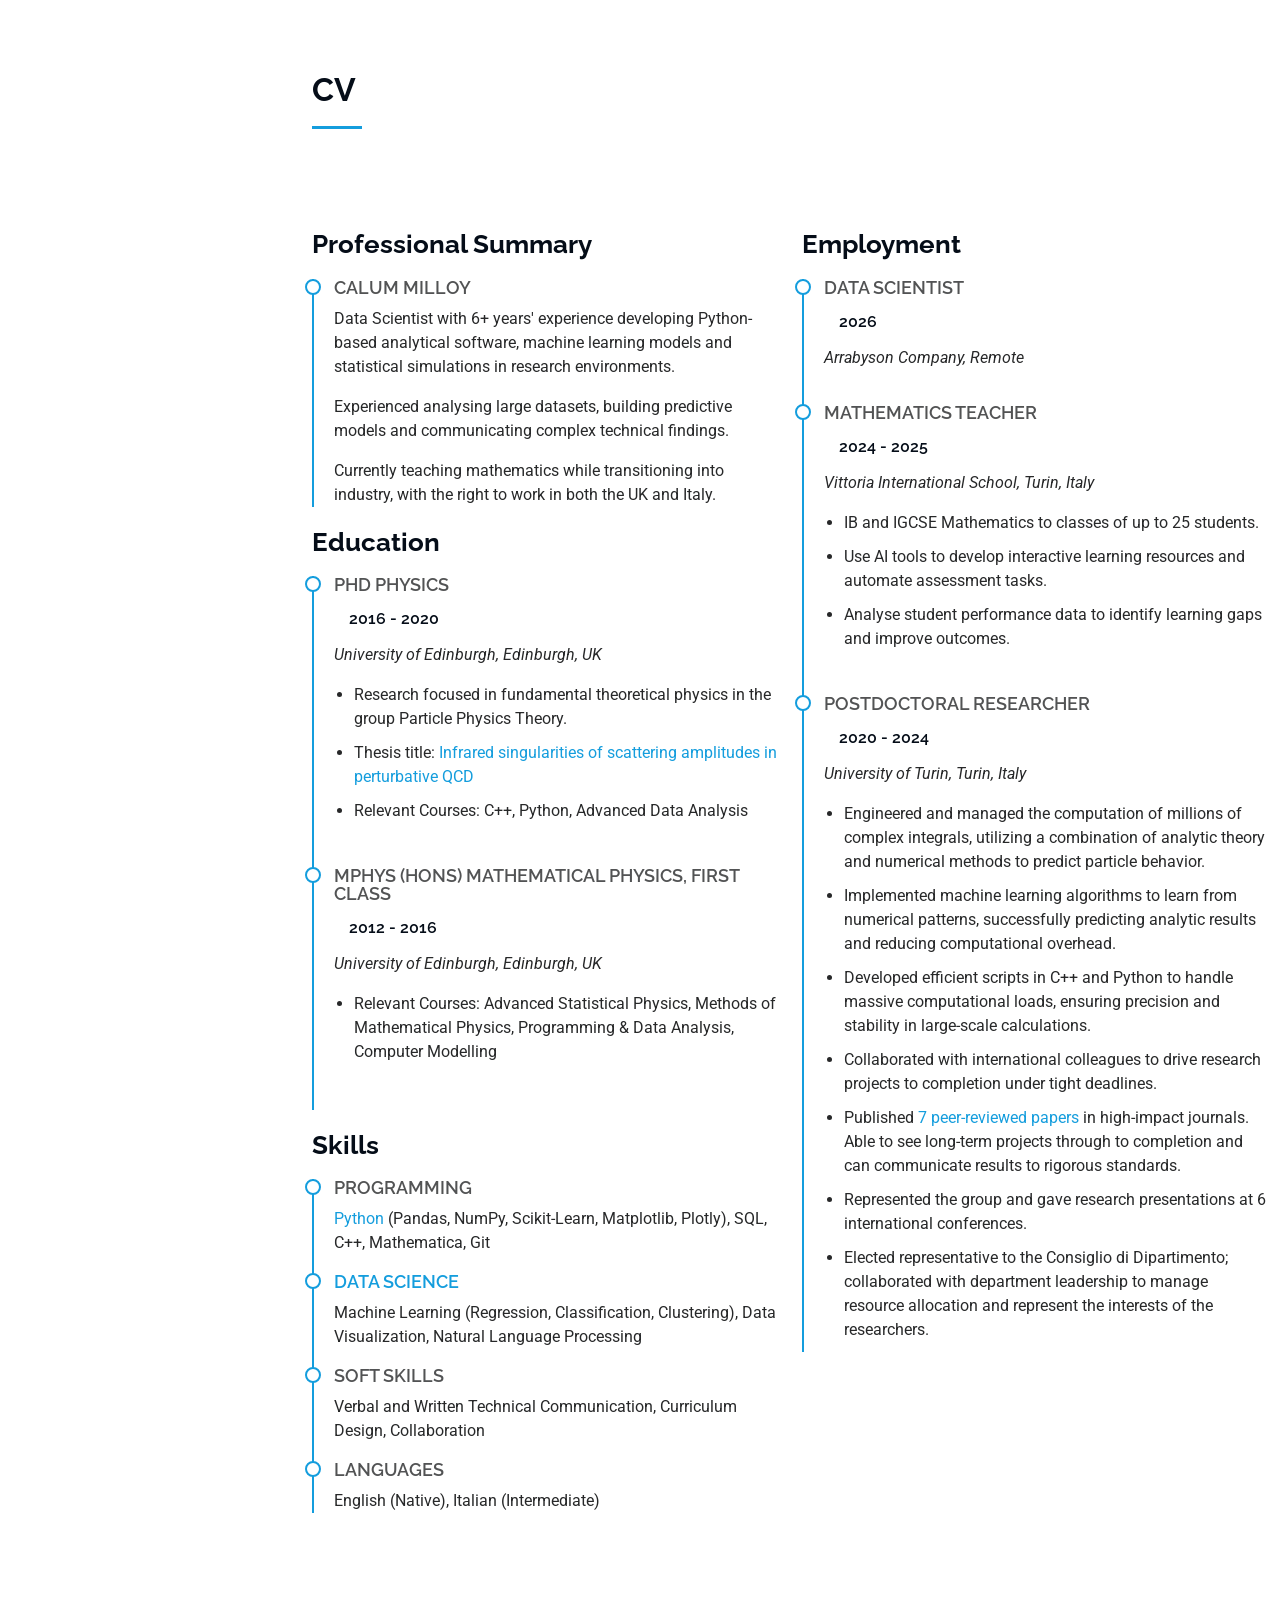
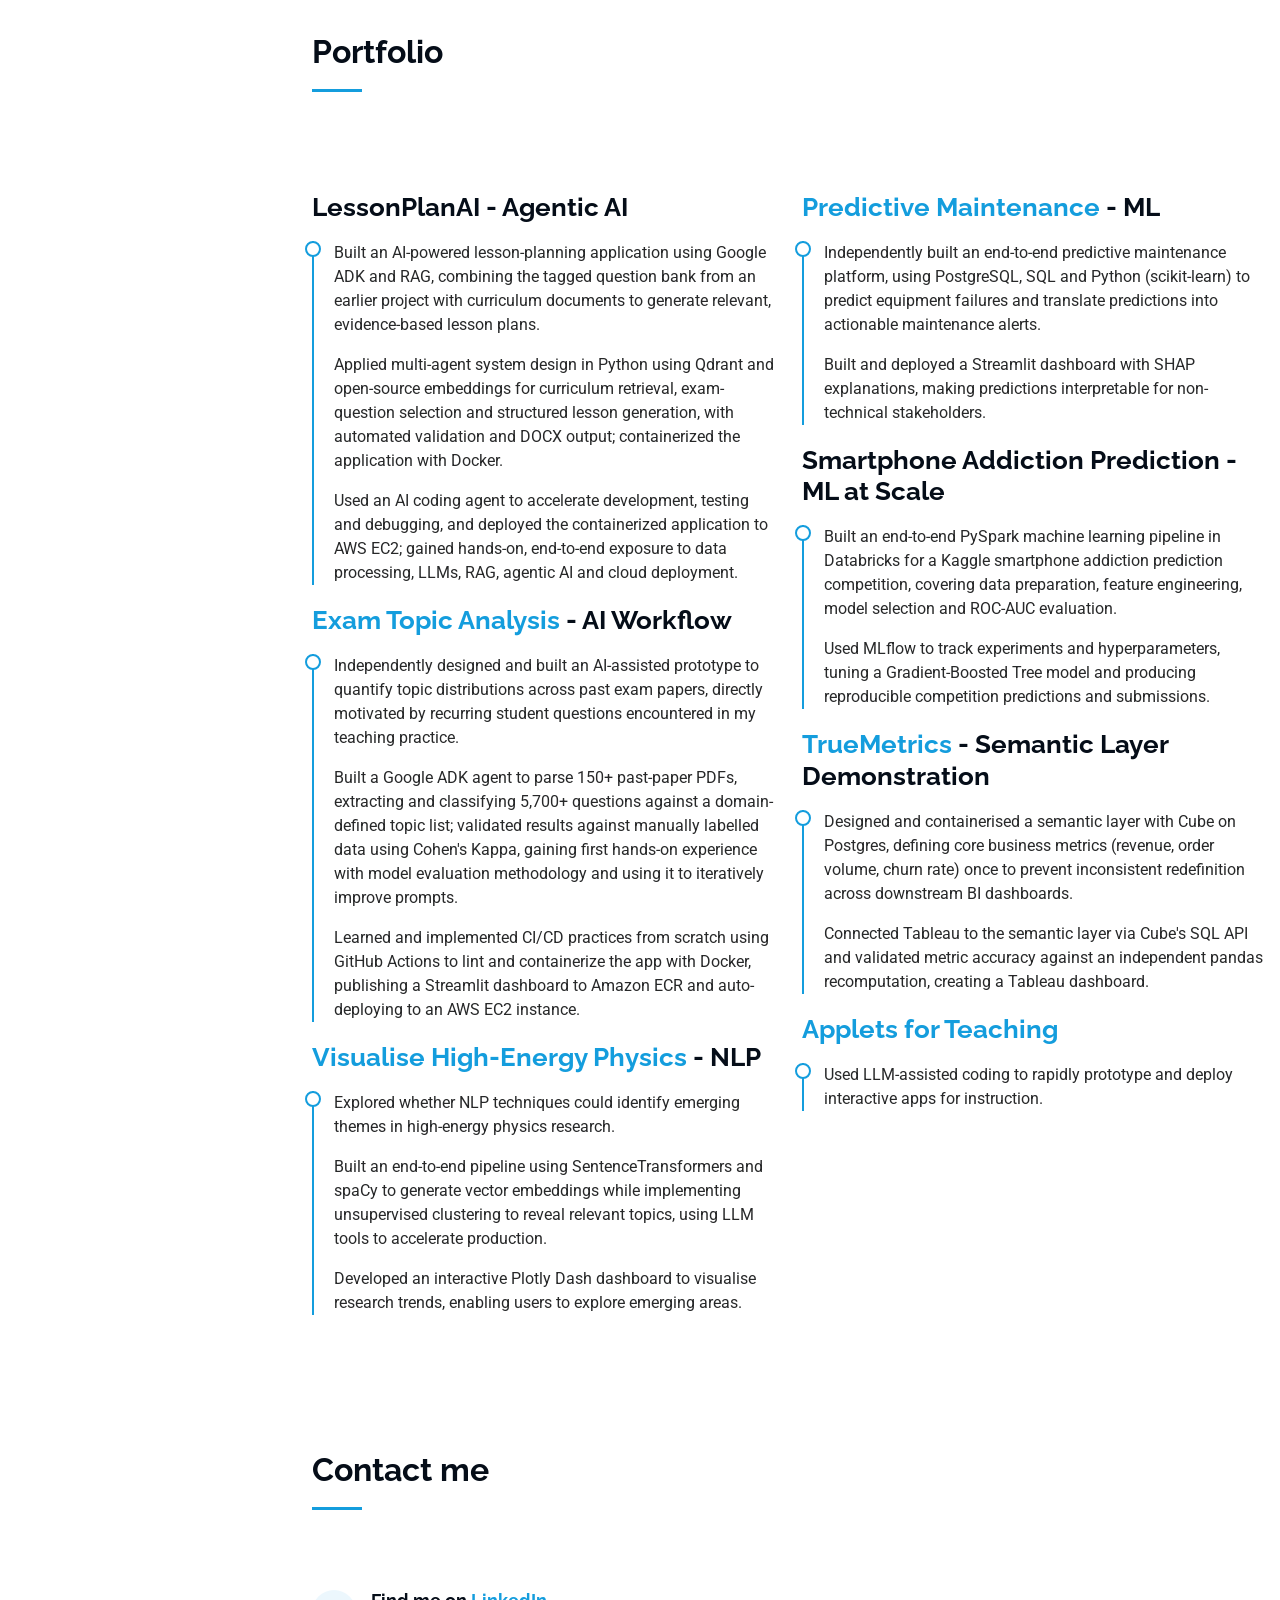
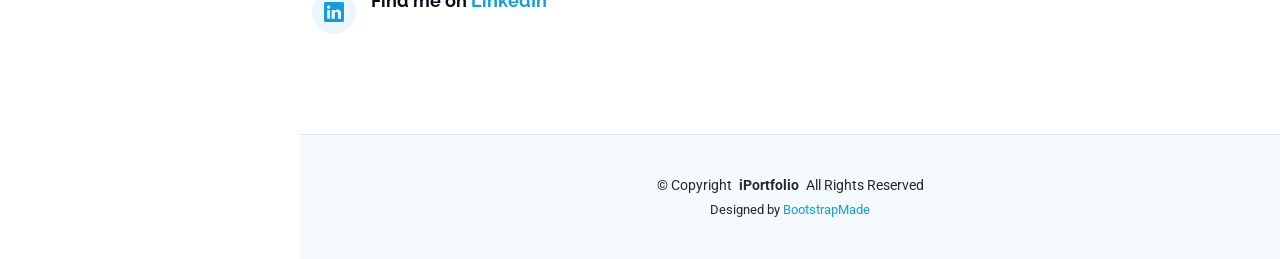
==== commit 62f13937: "update" ====
--- a/index.html
+++ b/index.html
@@ -221,9 +221,18 @@
 
           <div class="col-lg-6" data-aos="fade-up" data-aos-delay="200">
             <h3 class="resume-title">Employment</h3>
+
+              <div class="resume-item">
+              <h4>Data Scientist</h4>
+              <h5>2026</h5>
+              <p><em>Arrabyson Company, Remote </em></p>
+              <ul>
+              </ul>
+            </div><!-- Edn Resume Item -->
+
             <div class="resume-item">
               <h4>Mathematics Teacher</h4>
-              <h5>2023 - Present</h5>
+              <h5>2024 - 2025</h5>
               <p><em>Vittoria International School, Turin, Italy </em></p>
               <ul>
                 <li> IB and IGCSE Mathematics to classes of up to 25 students. </li>
@@ -234,7 +243,7 @@
 
             <div class="resume-item">
               <h4>Postdoctoral Researcher</h4>
-              <h5>2020 - 2023</h5>
+              <h5>2020 - 2024</h5>
               <p><em>University of Turin, Turin, Italy</em></p>
               <ul>
                 <li> Engineered and managed the computation of millions of complex integrals, utilizing a combination of analytic theory and numerical methods to predict particle behavior. </li>
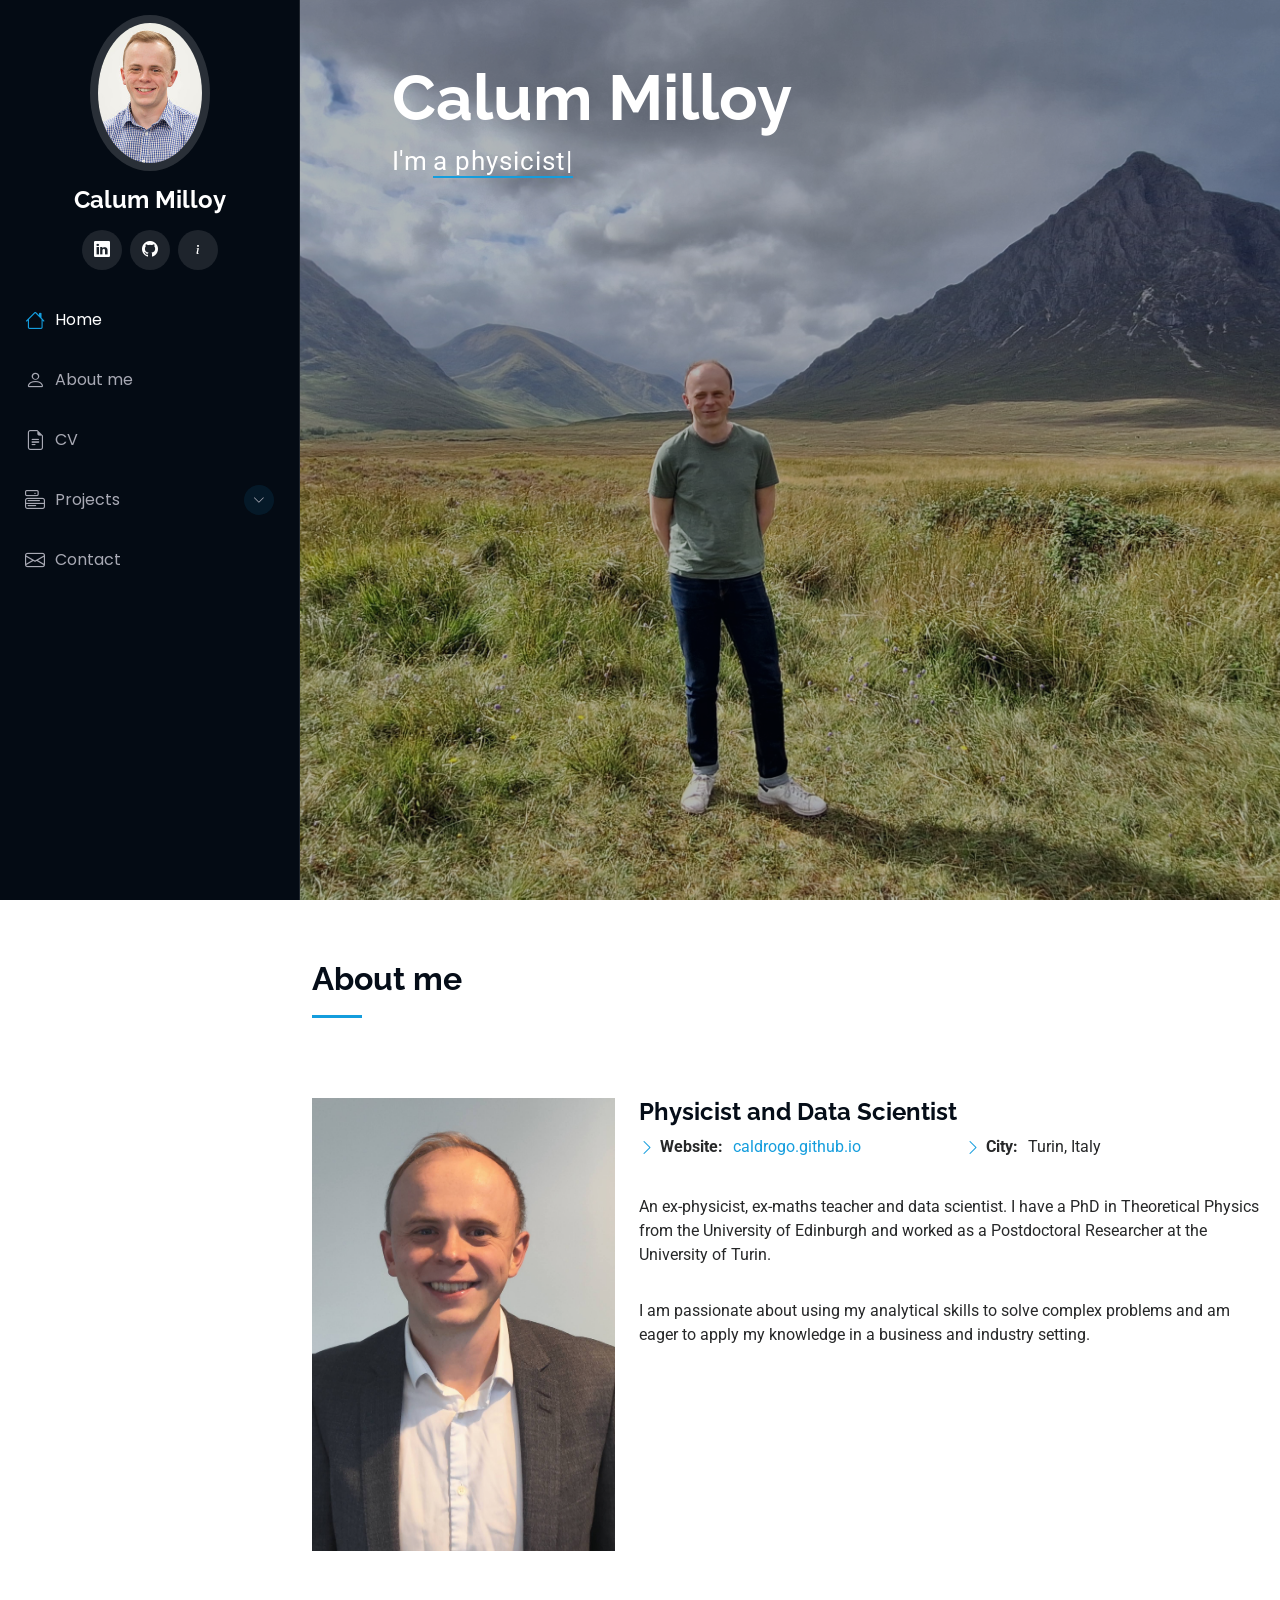
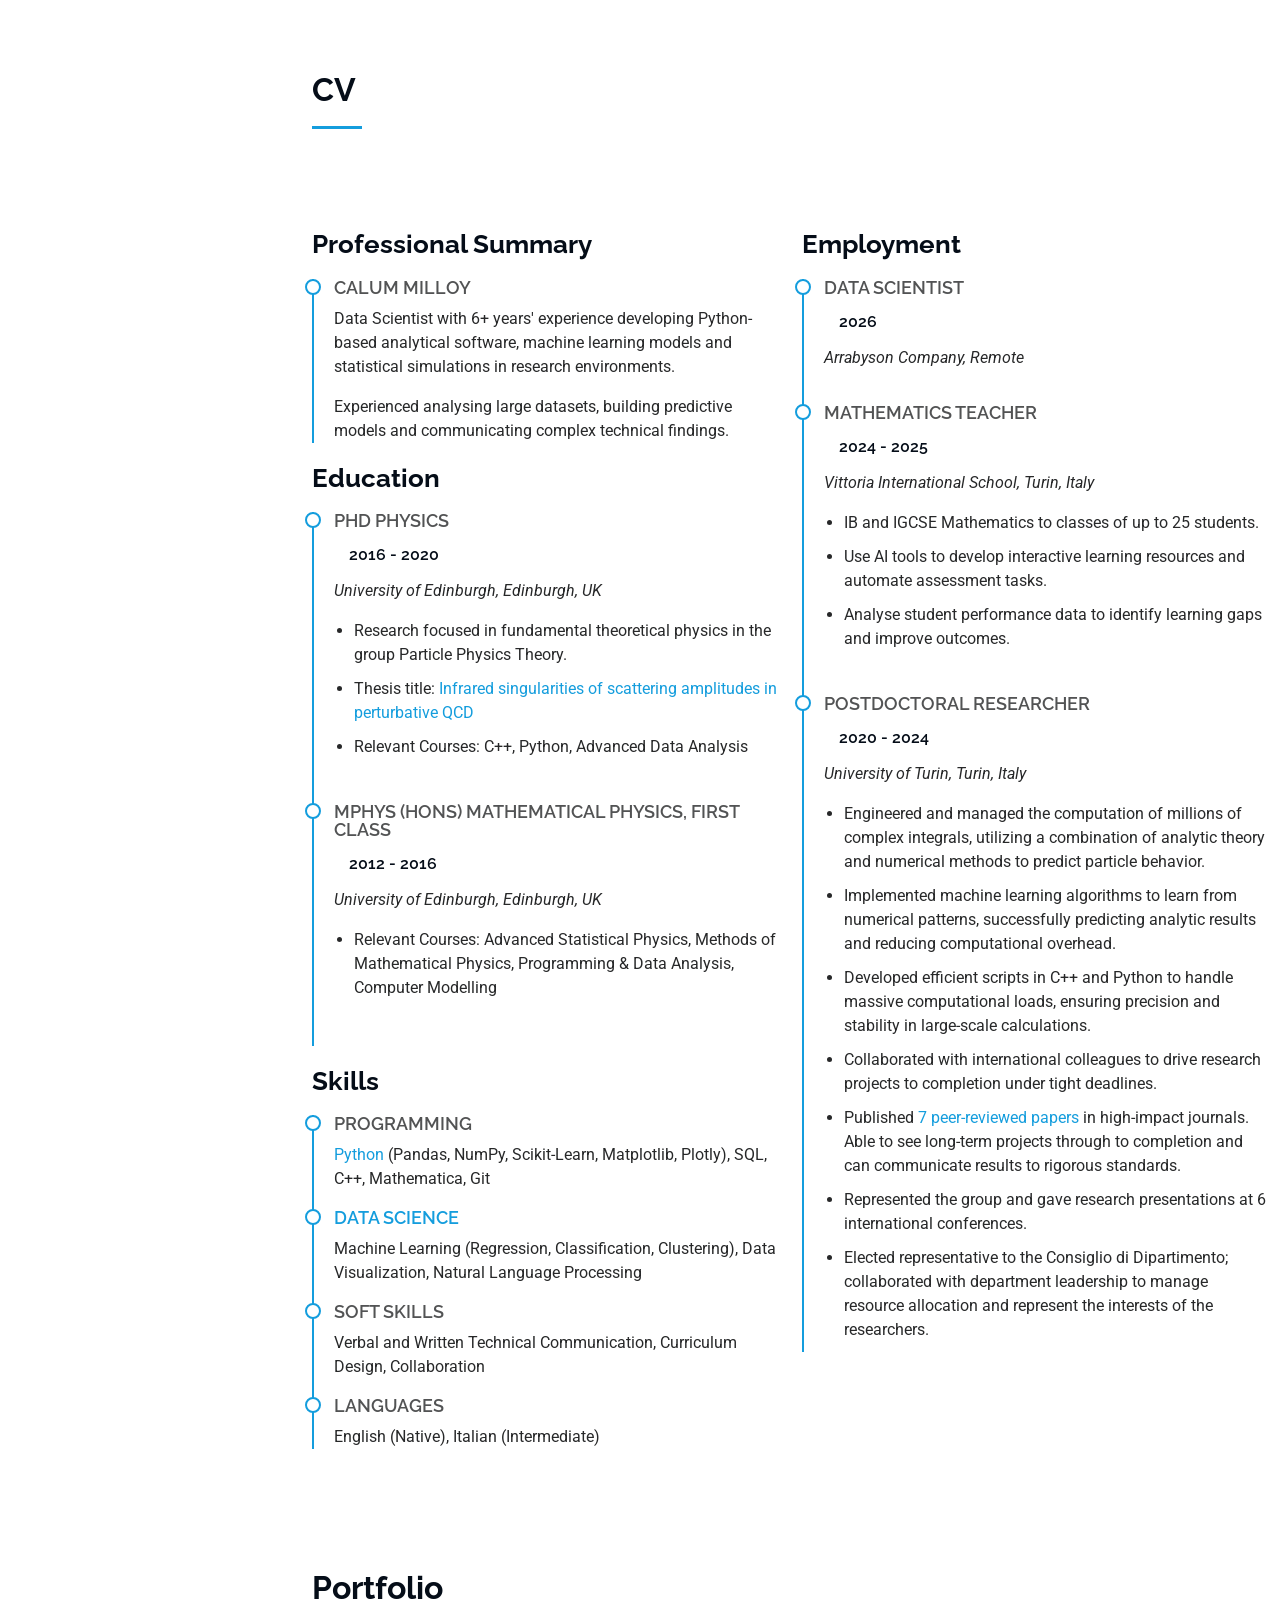
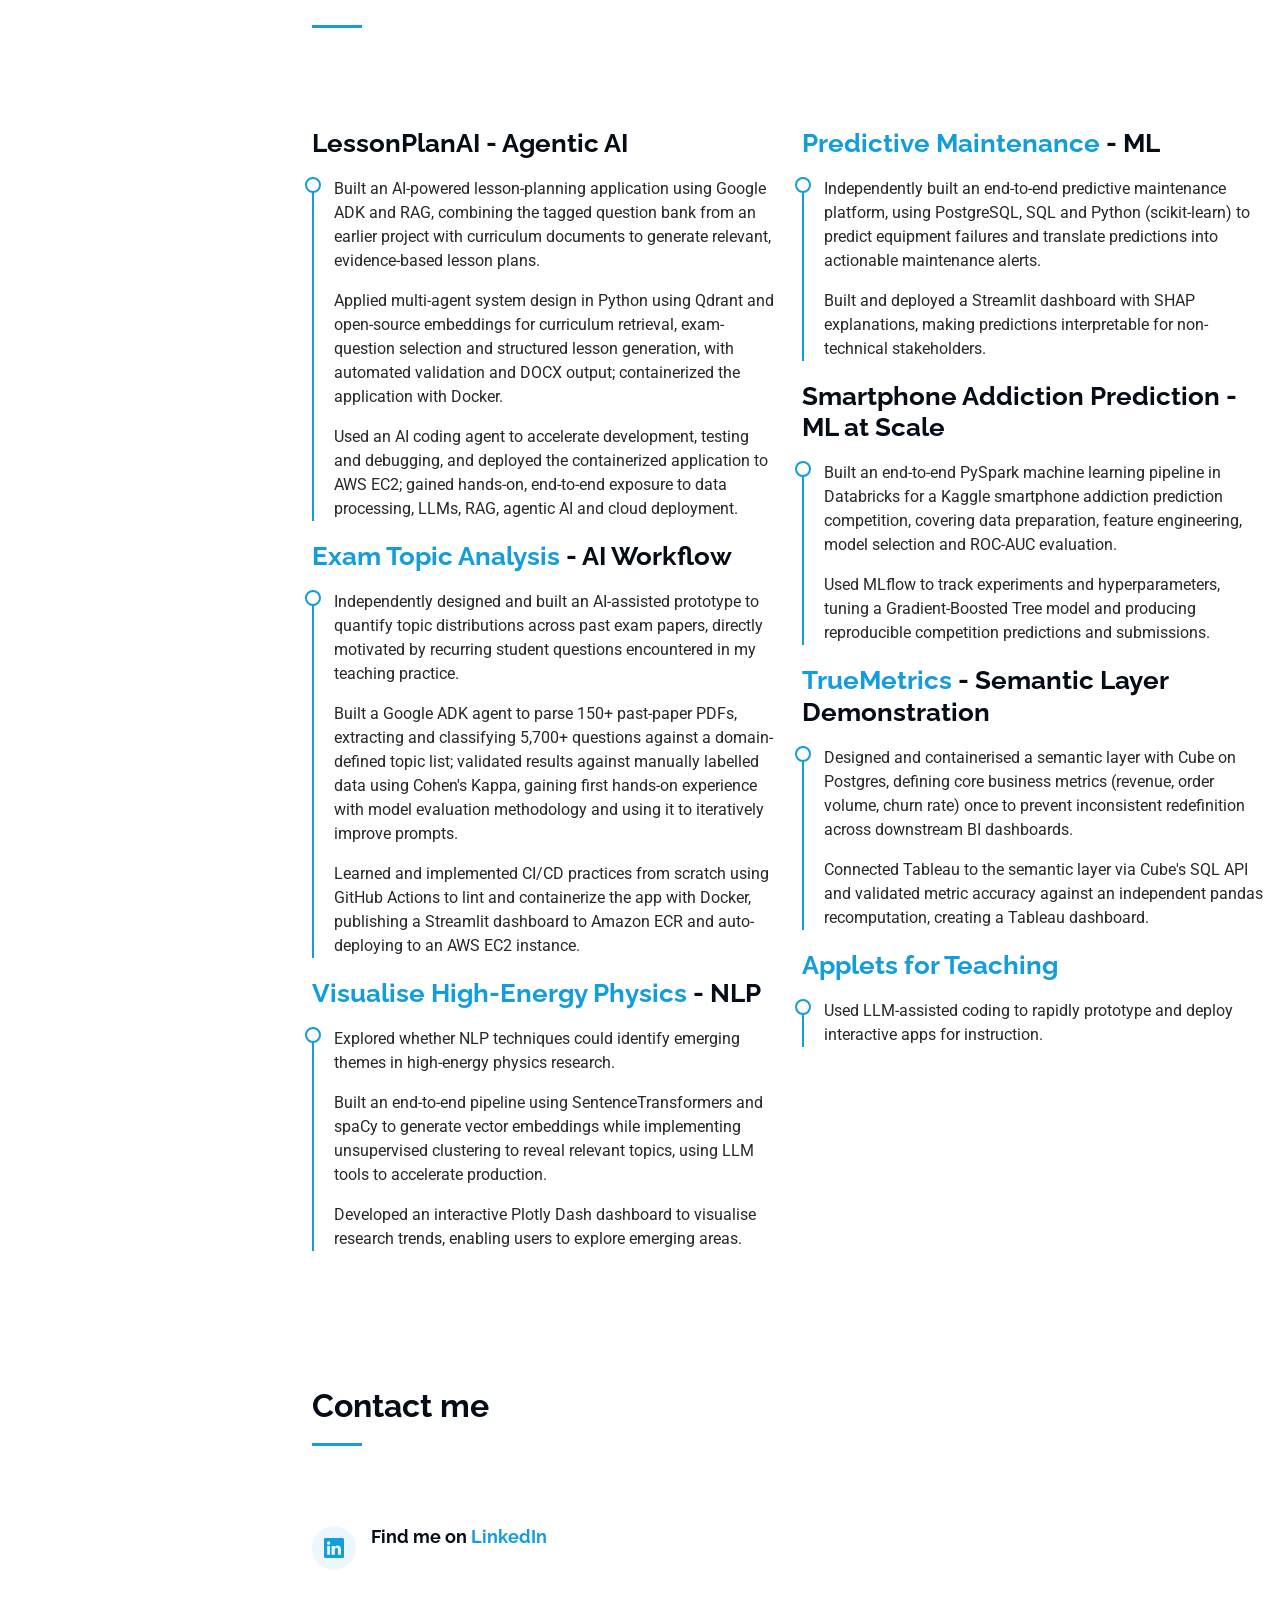
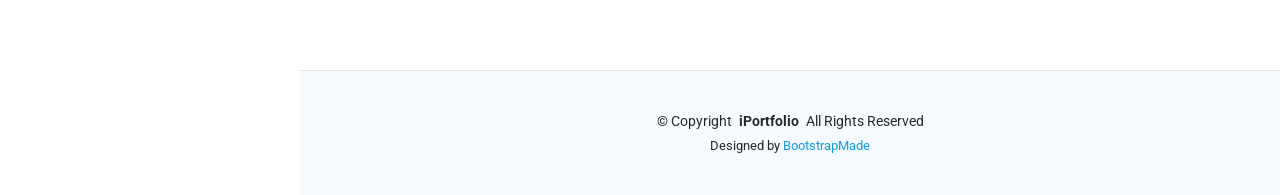
==== commit a4297a3c: "update" ====
--- a/index.html
+++ b/index.html
@@ -120,9 +120,6 @@
           </div>
           <div class="col-lg-8 content">
             <h2>Physicist and Data Scientist</h2>
-            <p class="fst-italic py-3">
-              Currently teaching mathematics at the Vittoria International School in Turin, Italy.
-            </p>
             <div class="row">
               <div class="col-lg-6">
                 <ul>
@@ -136,7 +133,7 @@
               </div>
             </div>
             <p class="py-3">
-              An ex-physicist and data scientist, currently teaching mathematics while transitioning into industry. 
+              An ex-physicist, ex-maths teacher and data scientist. 
               I have a PhD in Theoretical Physics from the University of Edinburgh and worked as a Postdoctoral Researcher at the University of Turin.
           </p>
               I am passionate about using my analytical skills to solve complex problems and am eager to apply my knowledge in a business and industry setting.
@@ -169,7 +166,6 @@
               <h4>Calum Milloy</h4>
               <p>Data Scientist with 6+ years' experience developing Python-based analytical software, machine learning models and statistical simulations in research environments.</p>
               <p>Experienced analysing large datasets, building predictive models and communicating complex technical findings. </p>
-              <p>Currently teaching mathematics while transitioning into industry, with the right to work in both the UK and Italy.</p>
           </div><!-- Edn Resume Item -->
 
             
